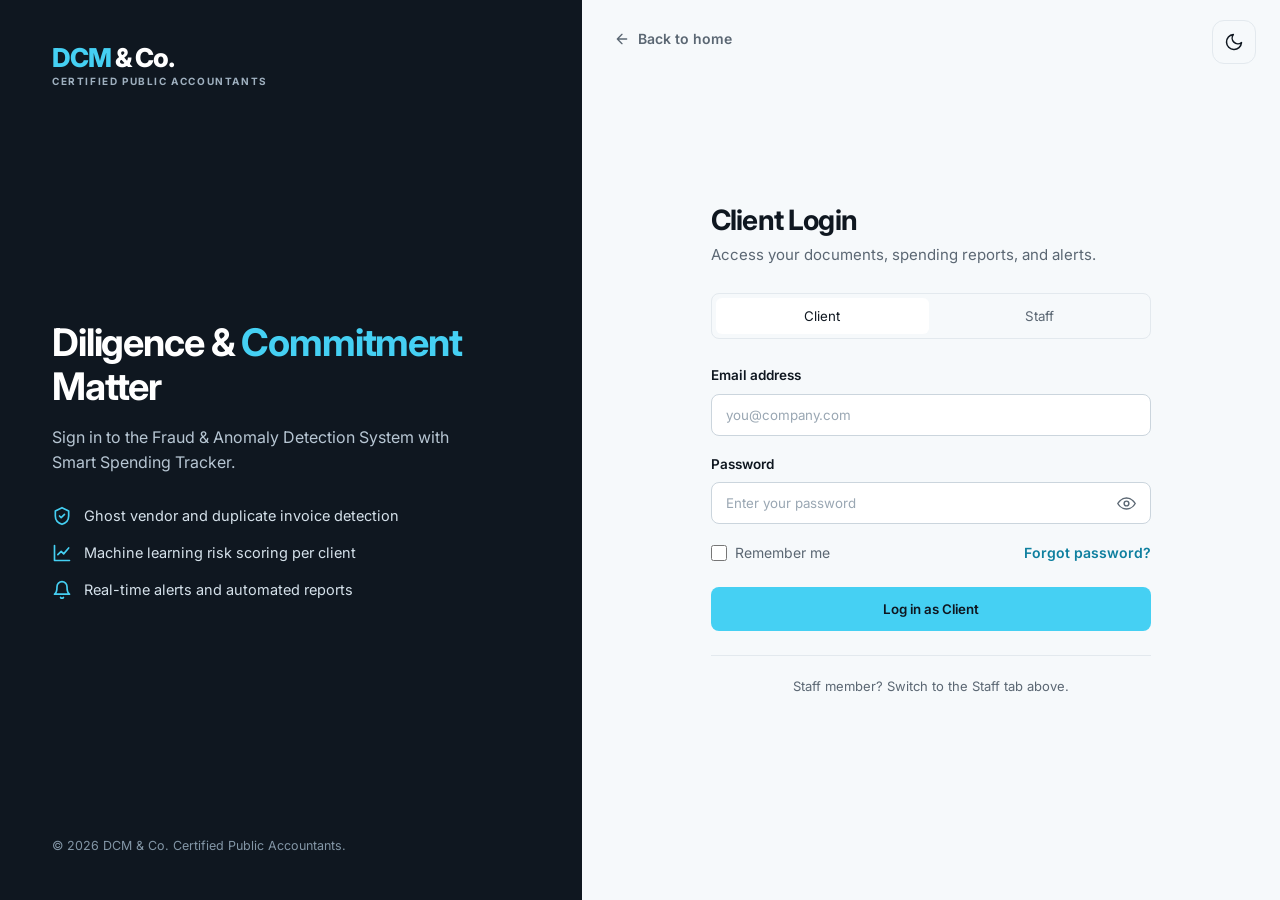
==== clientside.html @ 3ff955ef "Add files via upload" ====
<!DOCTYPE html>
<html lang="en">
<head>
<meta charset="UTF-8">
<meta name="viewport" content="width=device-width, initial-scale=1.0">
<title>Client Dashboard | DCM & Co.</title>
<link rel="preconnect" href="https://fonts.googleapis.com">
<link rel="preconnect" href="https://fonts.gstatic.com" crossorigin>
<link href="https://fonts.googleapis.com/css2?family=Inter:wght@400;500;600;700;800&display=swap" rel="stylesheet">
<link rel="stylesheet" href="clientside.css">
<script src="Theme.js"></script>
<script>
  // Redirect to login if there is no client session
  (function () {
    var s = null;
    try { s = JSON.parse(sessionStorage.getItem('dcm_session')); } catch (e) {}
    if (!s || s.role !== 'client') window.location.replace('loginpage.html?role=client');
  })();
</script>
</head>
<body>
<a class="skip-link" href="#main">Skip to main content</a>

<!-- Icon set -->
<svg width="0" height="0" style="position:absolute" aria-hidden="true">
  <symbol id="i-home" viewBox="0 0 24 24"><path d="M3 11l9-8 9 8"/><path d="M5 10v10h14V10"/><path d="M10 20v-6h4v6"/></symbol>
  <symbol id="i-upload" viewBox="0 0 24 24"><path d="M12 16V4M7 9l5-5 5 5"/><path d="M4 16v4h16v-4"/></symbol>
  <symbol id="i-wallet" viewBox="0 0 24 24"><path d="M3 7a2 2 0 012-2h13v4"/><path d="M3 7v11a2 2 0 002 2h15V9H5a2 2 0 01-2-2z"/><circle cx="16.5" cy="14.5" r="1"/></symbol>
  <symbol id="i-flag" viewBox="0 0 24 24"><path d="M5 21V4"/><path d="M5 4h12l-2 4 2 4H5"/></symbol>
  <symbol id="i-report" viewBox="0 0 24 24"><path d="M6 2h12v20l-3-2-3 2-3-2-3 2V2z"/><path d="M9 8h6M9 12h6"/></symbol>
  <symbol id="i-message" viewBox="0 0 24 24"><path d="M21 12a8 8 0 01-11.5 7.2L4 20l1-4.5A8 8 0 1121 12z"/></symbol>
  <symbol id="i-settings" viewBox="0 0 24 24"><circle cx="12" cy="12" r="3"/><path d="M19.4 15a1.7 1.7 0 00.3 1.8l.1.1a2 2 0 11-2.8 2.8l-.1-.1a1.7 1.7 0 00-1.8-.3 1.7 1.7 0 00-1 1.5V21a2 2 0 11-4 0v-.1a1.7 1.7 0 00-1.1-1.5 1.7 1.7 0 00-1.8.3l-.1.1a2 2 0 11-2.8-2.8l.1-.1a1.7 1.7 0 00.3-1.8 1.7 1.7 0 00-1.5-1H3a2 2 0 110-4h.1a1.7 1.7 0 001.5-1.1 1.7 1.7 0 00-.3-1.8l-.1-.1a2 2 0 112.8-2.8l.1.1a1.7 1.7 0 001.8.3H9a1.7 1.7 0 001-1.5V3a2 2 0 114 0v.1a1.7 1.7 0 001 1.5 1.7 1.7 0 001.8-.3l.1-.1a2 2 0 112.8 2.8l-.1.1a1.7 1.7 0 00-.3 1.8V9a1.7 1.7 0 001.5 1H21a2 2 0 110 4h-.1a1.7 1.7 0 00-1.5 1z"/></symbol>
  <symbol id="i-logout" viewBox="0 0 24 24"><path d="M9 21H5a2 2 0 01-2-2V5a2 2 0 012-2h4"/><path d="M16 17l5-5-5-5M21 12H9"/></symbol>
  <symbol id="i-search" viewBox="0 0 24 24"><circle cx="11" cy="11" r="7"/><path d="M21 21l-4.3-4.3"/></symbol>
  <symbol id="i-folder" viewBox="0 0 24 24"><path d="M3 7a2 2 0 012-2h4l2 2h8a2 2 0 012 2v9a2 2 0 01-2 2H5a2 2 0 01-2-2V7z"/></symbol>
  <symbol id="i-alert" viewBox="0 0 24 24"><path d="M10.3 3.9L2.4 18a2 2 0 001.7 3h15.8a2 2 0 001.7-3L13.7 3.9a2 2 0 00-3.4 0z"/><path d="M12 9v4M12 17h.01"/></symbol>
  <symbol id="i-menu" viewBox="0 0 24 24"><path d="M4 6h16M4 12h16M4 18h16"/></symbol>
  <symbol id="i-file" viewBox="0 0 24 24"><path d="M14 2H6a2 2 0 00-2 2v16a2 2 0 002 2h12a2 2 0 002-2V8z"/><path d="M14 2v6h6"/></symbol>
  <symbol id="i-x" viewBox="0 0 24 24"><path d="M18 6L6 18M6 6l12 12"/></symbol>
  <symbol id="i-send" viewBox="0 0 24 24"><path d="M22 2L11 13"/><path d="M22 2l-7 20-4-9-9-4 20-7z"/></symbol>
  <symbol id="i-download" viewBox="0 0 24 24"><path d="M12 4v12M7 11l5 5 5-5"/><path d="M4 20h16"/></symbol>
  <symbol id="i-moon" viewBox="0 0 24 24"><path d="M21 12.8A9 9 0 1111.2 3a7 7 0 009.8 9.8z"/></symbol>
  <symbol id="i-sun" viewBox="0 0 24 24"><circle cx="12" cy="12" r="4"/><path d="M12 2v2M12 20v2M4.9 4.9l1.4 1.4M17.7 17.7l1.4 1.4M2 12h2M20 12h2M4.9 19.1l1.4-1.4M17.7 6.3l1.4-1.4"/></symbol>
</svg>

<div class="app" id="app">

  <!-- Sidebar -->
  <aside class="sidebar" aria-label="Main navigation">
    <a href="index.html" class="brand" aria-label="DCM & Co. home">
      <span class="brand-name"><span class="c">DCM</span> & Co.</span>
      <span class="brand-sub">Client Portal</span>
    </a>

    <div class="nav-label">Menu</div>
    <ul class="nav-menu grow">
      <li><a href="#dashboard" data-view="dashboard"><svg class="ico"><use href="#i-home"/></svg>Dashboard</a></li>
      <li><a href="#upload" data-view="upload"><svg class="ico"><use href="#i-upload"/></svg>Upload Documents</a></li>
      <li><a href="#spending" data-view="spending"><svg class="ico"><use href="#i-wallet"/></svg>Spending Tracker</a></li>
      <li><a href="#flagged" data-view="flagged"><svg class="ico"><use href="#i-flag"/></svg>Flagged Transactions</a></li>
      <li><a href="#reports" data-view="reports"><svg class="ico"><use href="#i-report"/></svg>Financial Reports</a></li>
      <li><a href="#messages" data-view="messages"><svg class="ico"><use href="#i-message"/></svg>Messages</a></li>
    </ul>

    <ul class="nav-menu nav-bottom">
      <li><a href="#settings" data-view="settings"><svg class="ico"><use href="#i-settings"/></svg>Settings</a></li>
      <li><a href="loginpage.html" id="logoutLink"><svg class="ico"><use href="#i-logout"/></svg>Log Out</a></li>
    </ul>
  </aside>
  <div class="scrim" id="scrim"></div>

  <!-- Main -->
  <div class="main">

    <!-- Topbar -->
    <header class="topbar">
      <button class="menu-btn" id="menuBtn" aria-label="Open menu"><svg class="ico"><use href="#i-menu"/></svg></button>
      <label class="search">
        <svg class="ico"><use href="#i-search"/></svg>
        <input type="text" id="searchInput" placeholder="Search receipts, vendors, or reports..." aria-label="Search" autocomplete="off">
      </label>
      <button type="button" class="theme-toggle" data-theme-toggle aria-label="Switch to dark mode" aria-pressed="false" title="Switch to dark mode"><svg class="ico moon"><use href="#i-moon"/></svg><svg class="ico sun"><use href="#i-sun"/></svg></button>
      <div class="user">
        <div class="user-text">
          <strong id="userName">Welcome, Client</strong>
          <span>Client</span>
        </div>
        <div class="avatar" id="userAvatar" aria-hidden="true">C</div>
      </div>
    </header>

    <main class="content" id="main" tabindex="-1">

      <!-- ===================== DASHBOARD ===================== -->
      <div class="view" id="view-dashboard">
        <div class="page-head">
          <div>
            <h1>Your Financial Overview</h1>
            <p>Track your spending, documents, and alerts from your CPA firm.</p>
          </div>
          <span class="chip"><i></i> Sample data</span>
        </div>

        <div class="grid-top">
          <section class="card" aria-labelledby="spend-title">
            <div class="card-head">
              <h3 id="spend-title"><svg class="ico"><use href="#i-wallet"/></svg>Smart Spending Tracker</h3>
              <a href="#spending" class="link">Details</a>
            </div>
            <div class="spending">
              <div class="spending-legend">
                <div class="legend-row"><span class="name"><span class="dot cyan"></span>Operational</span><span><span class="amt">₱45,000</span><span class="pct">45%</span></span></div>
                <div class="legend-row"><span class="name"><span class="dot warn"></span>Utilities</span><span><span class="amt">₱30,000</span><span class="pct">30%</span></span></div>
                <div class="legend-row"><span class="name"><span class="dot danger"></span>Misc/Other</span><span><span class="amt">₱25,000</span><span class="pct">25%</span></span></div>
              </div>
              <div class="donut" role="img" aria-label="Spending split: 45% operational, 30% utilities, 25% miscellaneous">
                <div class="donut-text"><strong>₱100k</strong><span>Total Spend</span></div>
              </div>
            </div>
          </section>

          <section class="card" aria-labelledby="doc-title">
            <div class="card-head">
              <h3 id="doc-title"><svg class="ico"><use href="#i-folder"/></svg>Document Requests</h3>
            </div>
            <div class="doc-list">
              <div class="doc-item"><span>January Receipts</span><span class="badge pending">Pending</span></div>
              <div class="doc-item"><span>Q1 Bank Statements</span><span class="badge verified">Verified</span></div>
              <div class="doc-item"><span>BIR Form 2307</span><span class="badge overdue">Overdue</span></div>
            </div>
            <button type="button" class="btn" data-go="upload"><svg class="ico"><use href="#i-upload"/></svg>Upload Missing Files</button>
          </section>
        </div>

        <section class="card" aria-labelledby="tx-title">
          <div class="card-head">
            <h3 id="tx-title">Recent Transactions</h3>
            <a href="#spending" class="link">View All</a>
          </div>
          <div class="table-wrap">
            <table>
              <thead><tr><th>Vendor Name</th><th>Invoice Date</th><th>Category</th><th>Amount</th><th>Status</th></tr></thead>
              <tbody id="txRecent"></tbody>
            </table>
          </div>
          <div class="empty" hidden>No transactions match your search.</div>

          <div class="alert" role="alert">
            <svg class="ico"><use href="#i-alert"/></svg>
            <p><strong>Fraud Alert:</strong> The transaction with <strong>XYZ Trading</strong> has been flagged by our anomaly detection system. The vendor's Tax Identification Number (TIN) appears in transactions for multiple clients, indicating a potential "Ghost Vendor." Your CPA has been notified to review this document. <a href="#flagged" class="link">See details</a></p>
          </div>
        </section>
      </div>

      <!-- ===================== UPLOAD ===================== -->
      <div class="view" id="view-upload" hidden>
        <div class="page-head">
          <div>
            <h1>Upload Documents</h1>
            <p>Send receipts, invoices, and statements to your CPA firm.</p>
          </div>
        </div>

        <div class="grid-top">
          <section class="card">
            <div class="card-head"><h3><svg class="ico"><use href="#i-upload"/></svg>New upload</h3></div>

            <div class="field">
              <label for="docType">Document type</label>
              <select class="select" id="docType">
                <option>Receipt</option>
                <option>Invoice</option>
                <option>Bank Statement</option>
                <option>BIR Form</option>
                <option>Other</option>
              </select>
            </div>

            <div class="dropzone" id="dropzone" tabindex="0" role="button" aria-label="Choose files to upload">
              <svg class="ico"><use href="#i-upload"/></svg>
              <strong>Drag and drop files here</strong>
              <span>or click to browse. PDF, JPG or PNG, up to 10 MB each.</span>
              <input type="file" id="fileInput" multiple accept=".pdf,.jpg,.jpeg,.png" hidden>
            </div>

            <div class="files" id="queue"></div>

            <div class="btn-row">
              <button type="button" class="btn inline" id="submitFiles" disabled>Submit documents</button>
              <button type="button" class="btn inline ghost" id="clearFiles" disabled>Clear</button>
            </div>
          </section>

          <section class="card">
            <div class="card-head"><h3><svg class="ico"><use href="#i-folder"/></svg>Open requests</h3></div>
            <div class="doc-list" style="margin-bottom:0">
              <div class="doc-item"><span>January Receipts</span><span class="badge pending">Pending</span></div>
              <div class="doc-item"><span>Q1 Bank Statements</span><span class="badge verified">Verified</span></div>
              <div class="doc-item"><span>BIR Form 2307</span><span class="badge overdue">Overdue</span></div>
            </div>
          </section>
        </div>

        <section class="card">
          <div class="card-head"><h3>Submitted documents</h3></div>
          <div class="table-wrap">
            <table>
              <thead><tr><th>File</th><th>Type</th><th>Size</th><th>Submitted</th><th>Status</th></tr></thead>
              <tbody id="uploadsBody"></tbody>
            </table>
          </div>
          <div class="empty" id="uploadsEmpty">No documents submitted yet.</div>
        </section>
      </div>

      <!-- ===================== SPENDING ===================== -->
      <div class="view" id="view-spending" hidden>
        <div class="page-head">
          <div>
            <h1>Spending Tracker</h1>
            <p>See where your money goes and how it changes over time.</p>
          </div>
          <span class="chip"><i></i> Sample data</span>
        </div>

        <div class="stats">
          <div class="stat"><small>Total spend (Oct)</small><strong>₱100,000</strong><span>Across 3 categories</span></div>
          <div class="stat"><small>Largest category</small><strong>Operational</strong><span>₱45,000 · 45%</span></div>
          <div class="stat red"><small>Flagged amount</small><strong id="flaggedTotal">₱0</strong><span>Awaiting CPA review</span></div>
        </div>

        <div class="grid-2">
          <section class="card">
            <div class="card-head"><h3>By category</h3></div>
            <div class="bar-row"><div class="bar-top"><span>Operational</span><span><b>₱45,000</b> · 45%</span></div><div class="bar"><i class="cyan" style="width:45%"></i></div></div>
            <div class="bar-row"><div class="bar-top"><span>Utilities</span><span><b>₱30,000</b> · 30%</span></div><div class="bar"><i class="warn" style="width:30%"></i></div></div>
            <div class="bar-row"><div class="bar-top"><span>Misc/Other</span><span><b>₱25,000</b> · 25%</span></div><div class="bar"><i class="danger" style="width:25%"></i></div></div>
          </section>

          <section class="card">
            <div class="card-head"><h3>Monthly spend</h3></div>
            <div class="chart" id="monthChart" role="img" aria-label="Monthly spending, July to October"></div>
          </section>
        </div>

        <section class="card">
          <div class="toolbar">
            <h3 style="font-size:17px">All transactions</h3>
            <select class="select" id="catFilter" aria-label="Filter by category">
              <option value="all">All categories</option>
              <option>Operational</option>
              <option>Utilities</option>
              <option>Misc/Other</option>
            </select>
          </div>
          <div class="table-wrap">
            <table>
              <thead><tr><th>Vendor Name</th><th>Invoice Date</th><th>Category</th><th>Amount</th><th>Status</th></tr></thead>
              <tbody id="txFull"></tbody>
            </table>
          </div>
          <div class="empty" hidden>No transactions match your filters.</div>
        </section>
      </div>

      <!-- ===================== FLAGGED ===================== -->
      <div class="view" id="view-flagged" hidden>
        <div class="page-head">
          <div>
            <h1>Flagged Transactions</h1>
            <p>Transactions our anomaly detection system marked for review.</p>
          </div>
        </div>
        <div class="flag-list" id="flagList"></div>
      </div>

      <!-- ===================== REPORTS ===================== -->
      <div class="view" id="view-reports" hidden>
        <div class="page-head">
          <div>
            <h1>Financial Reports</h1>
            <p>Download your reports as CSV files that open in Excel or Google Sheets.</p>
          </div>
          <span class="chip"><i></i> Sample data</span>
        </div>
        <section class="card">
          <div class="table-wrap">
            <table>
              <thead><tr><th>Report</th><th>Period</th><th>Format</th><th></th></tr></thead>
              <tbody>
                <tr class="filterable">
                  <td><div class="report-name"><div class="tile"><svg class="ico"><use href="#i-report"/></svg></div><div><strong>Transactions Report</strong><span>Every transaction with vendor, date, category and status</span></div></div></td>
                  <td>October 2026</td><td>CSV</td>
                  <td><button type="button" class="btn inline sm ghost" data-report="transactions"><svg class="ico"><use href="#i-download"/></svg>Download</button></td>
                </tr>
                <tr class="filterable">
                  <td><div class="report-name"><div class="tile"><svg class="ico"><use href="#i-wallet"/></svg></div><div><strong>Spending Summary</strong><span>Totals and share of spend per category</span></div></div></td>
                  <td>October 2026</td><td>CSV</td>
                  <td><button type="button" class="btn inline sm ghost" data-report="spending"><svg class="ico"><use href="#i-download"/></svg>Download</button></td>
                </tr>
                <tr class="filterable">
                  <td><div class="report-name"><div class="tile"><svg class="ico"><use href="#i-flag"/></svg></div><div><strong>Fraud and Anomaly Report</strong><span>Flagged transactions and the reason for each flag</span></div></div></td>
                  <td>October 2026</td><td>CSV</td>
                  <td><button type="button" class="btn inline sm ghost" data-report="fraud"><svg class="ico"><use href="#i-download"/></svg>Download</button></td>
                </tr>
              </tbody>
            </table>
          </div>
          <div class="empty" hidden>No reports match your search.</div>
        </section>
      </div>

      <!-- ===================== MESSAGES ===================== -->
      <div class="view" id="view-messages" hidden>
        <div class="page-head">
          <div>
            <h1>Messages</h1>
            <p>Talk to your CPA team about documents and flagged items.</p>
          </div>
        </div>
        <section class="card chat">
          <div class="chat-head">
            <div class="avatar" aria-hidden="true">DC</div>
            <div><strong>Your CPA Team</strong><span>DCM & Co. Certified Public Accountants</span></div>
            <button type="button" class="btn inline sm ghost" id="clearMsgs" style="margin-left:auto" hidden>Clear my messages</button>
          </div>
          <div class="chat-body" id="chatBody" aria-live="polite"></div>
          <form class="chat-form" id="chatForm" autocomplete="off">
            <input class="input" id="chatInput" type="text" placeholder="Write a message..." aria-label="Message">
            <button type="submit" class="btn inline"><svg class="ico"><use href="#i-send"/></svg>Send</button>
          </form>
        </section>
        <p class="muted small" style="margin-top:12px">Demo: messages are saved in this browser only until a server is connected.</p>
      </div>

      <!-- ===================== SETTINGS ===================== -->
      <div class="view" id="view-settings" hidden>
        <div class="page-head">
          <div>
            <h1>Settings</h1>
            <p>Manage your profile and notification preferences.</p>
          </div>
        </div>

        <form id="settingsForm">
          <section class="card settings-card">
            <div class="card-head"><h3>Profile</h3></div>
            <div class="field">
              <label for="setName">Display name</label>
              <input class="input" id="setName" type="text" maxlength="40" required>
            </div>
            <div class="field" style="margin-bottom:0">
              <label for="setEmail">Email</label>
              <input class="input" id="setEmail" type="email" readonly>
            </div>
          </section>

          <section class="card settings-card">
            <div class="card-head"><h3>Notifications</h3></div>
            <div class="pref">
              <div><strong>Fraud alerts</strong><span>Tell me when a transaction is flagged</span></div>
              <label class="switch"><input type="checkbox" id="prefFlag" aria-label="Fraud alerts"><span class="slider"></span></label>
            </div>
            <div class="pref">
              <div><strong>Document reminders</strong><span>Remind me about pending and overdue requests</span></div>
              <label class="switch"><input type="checkbox" id="prefDocs" aria-label="Document reminders"><span class="slider"></span></label>
            </div>
            <div class="pref">
              <div><strong>Weekly summary</strong><span>Send a weekly spending summary</span></div>
              <label class="switch"><input type="checkbox" id="prefWeekly" aria-label="Weekly summary"><span class="slider"></span></label>
            </div>
          </section>

          <button type="submit" class="btn inline">Save changes</button>
        </form>
      </div>

    </main>
  </div>
</div>

<div class="toast" id="toast" role="status" aria-live="polite"></div>

<script>
(function () {
  var $ = function (s, r) { return (r || document).querySelector(s); };
  var $$ = function (s, r) { return Array.prototype.slice.call((r || document).querySelectorAll(s)); };

  /* ---------- Storage helpers ---------- */
  var store = {
    get: function (k, d) { try { var v = localStorage.getItem(k); return v ? JSON.parse(v) : d; } catch (e) { return d; } },
    set: function (k, v) { try { localStorage.setItem(k, JSON.stringify(v)); } catch (e) {} }
  };
  var session = null;
  try { session = JSON.parse(sessionStorage.getItem('dcm_session')); } catch (e) {}

  /* ---------- Sample data ---------- */
  var TX = [
    { vendor: 'ABC Office Supplies', note: 'Office Equipment',  date: 'Oct 15, 2026', cat: 'Operational', amt: 12500, status: 'Cleared' },
    { vendor: 'Meralco',             note: 'Electricity',       date: 'Oct 12, 2026', cat: 'Utilities',   amt: 8200,  status: 'Cleared' },
    { vendor: 'XYZ Trading',         note: 'Consulting Services', date: 'Oct 10, 2026', cat: 'Misc/Other', amt: 50000, status: 'Flagged' },
    { vendor: 'Globe Business',      note: 'Internet & Mobile', date: 'Oct 8, 2026',  cat: 'Utilities',   amt: 3450,  status: 'Cleared' },
    { vendor: 'National Bookstore',  note: 'Stationery',        date: 'Oct 5, 2026',  cat: 'Operational', amt: 2980,  status: 'Cleared' }
  ];
  var MONTHS = [
    { m: 'Jul', v: 82000 }, { m: 'Aug', v: 91000 }, { m: 'Sep', v: 76000 }, { m: 'Oct', v: 100000 }
  ];
  var FLAG_REASON = 'The vendor\'s Tax Identification Number (TIN) appears in transactions for multiple clients, indicating a potential "Ghost Vendor." Your CPA has been notified to review this document.';

  function peso(n) { return '₱' + n.toLocaleString('en-US', { minimumFractionDigits: 2, maximumFractionDigits: 2 }); }
  function esc(s) { return String(s).replace(/[&<>"]/g, function (c) { return { '&': '&amp;', '<': '&lt;', '>': '&gt;', '"': '&quot;' }[c]; }); }
  function today() { return new Date().toLocaleDateString('en-US', { month: 'short', day: 'numeric', year: 'numeric' }); }
  function nowStamp() { return new Date().toLocaleString('en-US', { month: 'short', day: 'numeric', hour: 'numeric', minute: '2-digit' }); }
  function fmtSize(b) { return b < 1048576 ? Math.max(1, Math.round(b / 1024)) + ' KB' : (b / 1048576).toFixed(1) + ' MB'; }

  /* ---------- Toast ---------- */
  var toastEl = $('#toast'), toastTimer;
  function toast(msg, type) {
    toastEl.textContent = msg;
    toastEl.className = 'toast show' + (type === 'error' ? ' error' : '');
    clearTimeout(toastTimer);
    toastTimer = setTimeout(function () { toastEl.className = 'toast'; }, 3200);
  }

  /* ---------- User name / avatar ---------- */
  function defaultName() {
    var base = session && session.email ? session.email.split('@')[0] : 'Client';
    var words = base.split(/[._\-+]+/).filter(Boolean).map(function (w) { return w.charAt(0).toUpperCase() + w.slice(1); });
    return words.length ? words.join(' ') : 'Client';
  }
  function displayName() { return store.get('dcm_name', '') || defaultName(); }
  function updateUser() {
    var name = displayName();
    $('#userName').textContent = 'Welcome, ' + name;
    $('#userAvatar').textContent = name.split(' ').slice(0, 2).map(function (w) { return w.charAt(0).toUpperCase(); }).join('') || 'C';
  }

  /* ---------- Transactions ---------- */
  function rowHTML(t) {
    var flag = t.status === 'Flagged';
    return '<tr class="filterable' + (flag ? ' flag-row' : '') + '" data-cat="' + esc(t.cat) + '">' +
      '<td><div class="vendor-name' + (flag ? ' danger' : '') + '">' + esc(t.vendor) + (flag ? ' (Suspicious)' : '') + '</div>' +
      '<div class="vendor-category">' + esc(t.note) + '</div></td>' +
      '<td>' + esc(t.date) + '</td><td>' + esc(t.cat) + '</td>' +
      '<td class="amount">' + peso(t.amt) + '</td>' +
      '<td><span class="badge ' + (flag ? 'flagged' : 'verified') + '">' + esc(t.status) + '</span></td></tr>';
  }
  function renderTx() {
    $('#txRecent').innerHTML = TX.slice(0, 3).map(rowHTML).join('');
    $('#txFull').innerHTML = TX.map(rowHTML).join('');
    var flagged = TX.filter(function (t) { return t.status === 'Flagged'; });
    $('#flaggedTotal').textContent = peso(flagged.reduce(function (s, t) { return s + t.amt; }, 0)).replace('.00', '');
  }
  function renderChart() {
    var max = Math.max.apply(null, MONTHS.map(function (x) { return x.v; }));
    $('#monthChart').innerHTML = MONTHS.map(function (x, i) {
      return '<div class="col' + (i === MONTHS.length - 1 ? ' cur' : '') + '">' +
        '<span class="v">₱' + Math.round(x.v / 1000) + 'k</span>' +
        '<div class="b" style="height:' + Math.round(x.v / max * 150) + 'px"></div>' +
        '<span class="m">' + x.m + '</span></div>';
    }).join('');
  }

  /* ---------- Flagged ---------- */
  function renderFlagged() {
    var list = TX.filter(function (t) { return t.status === 'Flagged'; });
    if (!list.length) {
      $('#flagList').innerHTML = '<section class="card"><div class="empty">No flagged transactions. Everything looks good.</div></section>';
      return;
    }
    $('#flagList').innerHTML = list.map(function (t, i) {
      return '<article class="card flag-card">' +
        '<div class="flag-top"><div><h3>' + esc(t.vendor) + '</h3><span class="muted small">' + esc(t.note) + '</span></div>' +
        '<span class="badge flagged">Flagged</span></div>' +
        '<div class="flag-meta"><div>Amount<b>' + peso(t.amt) + '</b></div><div>Invoice date<b>' + esc(t.date) + '</b></div><div>Category<b>' + esc(t.cat) + '</b></div></div>' +
        '<div class="alert" style="margin-top:0"><svg class="ico"><use href="#i-alert"/></svg><p><strong>Why it was flagged:</strong> ' + esc(FLAG_REASON) + '</p></div>' +
        '<div class="btn-row"><button type="button" class="btn inline sm" data-ask="' + i + '"><svg class="ico"><use href="#i-message"/></svg>Message my CPA</button>' +
        '<button type="button" class="btn inline sm ghost" data-go="upload"><svg class="ico"><use href="#i-upload"/></svg>Upload supporting document</button></div>' +
        '</article>';
    }).join('');
  }

  /* ---------- Reports (real CSV downloads) ---------- */
  function csv(rows) {
    return rows.map(function (r) {
      return r.map(function (c) { return '"' + String(c).replace(/"/g, '""') + '"'; }).join(',');
    }).join('\r\n');
  }
  function download(filename, rows) {
    var blob = new Blob(['﻿' + csv(rows)], { type: 'text/csv;charset=utf-8' });
    var url = URL.createObjectURL(blob);
    var a = document.createElement('a');
    a.href = url; a.download = filename;
    document.body.appendChild(a); a.click(); a.remove();
    setTimeout(function () { URL.revokeObjectURL(url); }, 500);
  }
  var REPORTS = {
    transactions: function () {
      return ['dcm-transactions-oct-2026.csv',
        [['Vendor', 'Description', 'Invoice Date', 'Category', 'Amount (PHP)', 'Status']].concat(
          TX.map(function (t) { return [t.vendor, t.note, t.date, t.cat, t.amt.toFixed(2), t.status]; }))];
    },
    spending: function () {
      return ['dcm-spending-summary-oct-2026.csv',
        [['Category', 'Amount (PHP)', 'Share'],
         ['Operational', '45000.00', '45%'], ['Utilities', '30000.00', '30%'], ['Misc/Other', '25000.00', '25%'],
         ['Total', '100000.00', '100%']]];
    },
    fraud: function () {
      return ['dcm-fraud-anomaly-report-oct-2026.csv',
        [['Vendor', 'Invoice Date', 'Amount (PHP)', 'Reason']].concat(
          TX.filter(function (t) { return t.status === 'Flagged'; })
            .map(function (t) { return [t.vendor, t.date, t.amt.toFixed(2), FLAG_REASON]; }))];
    }
  };

  /* ---------- Upload ---------- */
  var queue = [];
  var MAX_SIZE = 10 * 1048576;
  var OK_EXT = /\.(pdf|jpe?g|png)$/i;
  var dz = $('#dropzone'), fileInput = $('#fileInput');

  function addFiles(fileList) {
    var rejected = 0;
    Array.prototype.forEach.call(fileList, function (f) {
      if (!OK_EXT.test(f.name) || f.size > MAX_SIZE) { rejected++; return; }
      var dup = queue.some(function (q) { return q.name === f.name && q.size === f.size; });
      if (!dup) queue.push({ name: f.name, size: f.size });
    });
    if (rejected) toast(rejected + ' file' + (rejected > 1 ? 's were' : ' was') + ' skipped. Use PDF, JPG or PNG up to 10 MB.', 'error');
    renderQueue();
  }
  function renderQueue() {
    $('#queue').innerHTML = queue.map(function (f, i) {
      return '<div class="file"><svg class="ico"><use href="#i-file"/></svg><span class="name">' + esc(f.name) + '</span>' +
        '<span class="size">' + fmtSize(f.size) + '</span>' +
        '<button type="button" class="icon-btn" data-remove="' + i + '" aria-label="Remove ' + esc(f.name) + '"><svg class="ico"><use href="#i-x"/></svg></button></div>';
    }).join('');
    $('#submitFiles').disabled = $('#clearFiles').disabled = !queue.length;
  }
  function renderUploads() {
    var rows = store.get('dcm_uploads', []);
    $('#uploadsBody').innerHTML = rows.map(function (r) {
      return '<tr class="filterable"><td><div class="vendor-name">' + esc(r.name) + '</div></td><td>' + esc(r.type) + '</td><td>' + esc(r.size) +
        '</td><td>' + esc(r.date) + '</td><td><span class="badge pending">Pending review</span></td></tr>';
    }).join('');
  }

  dz.addEventListener('click', function () { fileInput.click(); });
  dz.addEventListener('keydown', function (e) { if (e.key === 'Enter' || e.key === ' ') { e.preventDefault(); fileInput.click(); } });
  fileInput.addEventListener('change', function () { addFiles(fileInput.files); fileInput.value = ''; });
  ['dragenter', 'dragover'].forEach(function (ev) {
    dz.addEventListener(ev, function (e) { e.preventDefault(); dz.classList.add('drag'); });
  });
  ['dragleave', 'drop'].forEach(function (ev) {
    dz.addEventListener(ev, function (e) { e.preventDefault(); dz.classList.remove('drag'); });
  });
  dz.addEventListener('drop', function (e) { if (e.dataTransfer) addFiles(e.dataTransfer.files); });

  $('#clearFiles').addEventListener('click', function () { queue = []; renderQueue(); });
  $('#submitFiles').addEventListener('click', function () {
    if (!queue.length) return;
    var type = $('#docType').value, date = today();
    var rows = store.get('dcm_uploads', []);
    queue.slice().reverse().forEach(function (f) {
      rows.unshift({ name: f.name, type: type, size: fmtSize(f.size), date: date });
    });
    store.set('dcm_uploads', rows);
    var n = queue.length;
    queue = [];
    renderQueue(); renderUploads(); applyFilter();
    toast(n + ' document' + (n > 1 ? 's' : '') + ' submitted for review.');
  });

  /* ---------- Messages ---------- */
  var SEED = [{ from: 'them', time: 'Oct 30, 9:12 AM', text: 'Hello! We flagged a transaction with XYZ Trading for review. Could you send us the supporting invoice and a short description of the service?' }];
  function getMsgs() { return store.get('dcm_msgs', SEED); }
  function renderMsgs() {
    var body = $('#chatBody');
    body.innerHTML = getMsgs().map(function (m, i) {
      var del = m.from === 'me'
        ? '<button type="button" class="msg-del" data-del="' + i + '" aria-label="Delete this message"><svg class="ico"><use href="#i-x"/></svg></button>'
        : '';
      return '<div class="msg ' + m.from + '">' + del + esc(m.text) + '<small>' + esc(m.time) + '</small></div>';
    }).join('');
    $('#clearMsgs').hidden = !getMsgs().some(function (m) { return m.from === 'me'; });
    body.scrollTop = body.scrollHeight;
  }
  $('#chatForm').addEventListener('submit', function (e) {
    e.preventDefault();
    var input = $('#chatInput'), text = input.value.trim();
    if (!text) return;
    var msgs = getMsgs();
    msgs.push({ from: 'me', time: nowStamp(), text: text });
    store.set('dcm_msgs', msgs);
    input.value = '';
    renderMsgs();
  });

  /* ---------- Settings ---------- */
  function loadSettings() {
    var prefs = store.get('dcm_prefs', { flag: true, docs: true, weekly: false });
    $('#setName').value = displayName();
    $('#setEmail').value = (session && session.email) || '';
    $('#prefFlag').checked = !!prefs.flag;
    $('#prefDocs').checked = !!prefs.docs;
    $('#prefWeekly').checked = !!prefs.weekly;
  }
  $('#settingsForm').addEventListener('submit', function (e) {
    e.preventDefault();
    var name = $('#setName').value.trim();
    if (!name) { toast('Please enter a display name.', 'error'); return; }
    store.set('dcm_name', name);
    store.set('dcm_prefs', { flag: $('#prefFlag').checked, docs: $('#prefDocs').checked, weekly: $('#prefWeekly').checked });
    updateUser();
    toast('Settings saved.');
  });

  /* ---------- Search + category filter ---------- */
  var searchInput = $('#searchInput'), catFilter = $('#catFilter');
  function applyFilter() {
    var q = searchInput.value.trim().toLowerCase();
    var cat = catFilter.value;
    $$('tr.filterable').forEach(function (tr) {
      var okQ = !q || tr.textContent.toLowerCase().indexOf(q) !== -1;
      var okC = !tr.closest('#txFull') || cat === 'all' || tr.dataset.cat === cat;
      tr.hidden = !(okQ && okC);
    });
    $$('.table-wrap').forEach(function (w) {
      var empty = w.nextElementSibling;
      if (empty && empty.classList.contains('empty')) {
        empty.hidden = $$('tbody tr:not([hidden])', w).length > 0;
      }
    });
  }
  searchInput.addEventListener('input', applyFilter);
  catFilter.addEventListener('change', applyFilter);

  /* ---------- Router ---------- */
  var TITLES = { dashboard: 'Dashboard', upload: 'Upload Documents', spending: 'Spending Tracker', flagged: 'Flagged Transactions', reports: 'Financial Reports', messages: 'Messages', settings: 'Settings' };
  var app = $('#app');
  var current = null;

  function show(name) {
    if (!TITLES[name]) name = 'dashboard';
    $$('.view').forEach(function (v) { v.hidden = v.id !== 'view-' + name; });
    $$('[data-view]').forEach(function (a) {
      var on = a.dataset.view === name;
      a.classList.toggle('active', on);
      if (on) a.setAttribute('aria-current', 'page'); else a.removeAttribute('aria-current');
    });
    document.title = TITLES[name] + ' | DCM & Co.';
    if (current !== null && current !== name) { searchInput.value = ''; catFilter.value = 'all'; applyFilter(); window.scrollTo(0, 0); }
    current = name;
    app.classList.remove('menu-open');
    if (name === 'messages') renderMsgs();
  }
  function route() { show(location.hash.replace('#', '')); }
  function go(name) { if (location.hash === '#' + name) show(name); else location.hash = name; }

  window.addEventListener('hashchange', route);

  /* ---------- Click handling ---------- */
  document.addEventListener('click', function (e) {
    var t;
    if ((t = e.target.closest('[data-go]'))) { go(t.dataset.go); return; }
    if ((t = e.target.closest('[data-del]'))) {
      var all = getMsgs();
      all.splice(+t.dataset.del, 1);
      store.set('dcm_msgs', all);
      renderMsgs();
      toast('Message deleted.');
      return;
    }
    if (e.target.closest('#clearMsgs')) {
      if (confirm('Delete all of your messages in this chat?')) {
        store.set('dcm_msgs', getMsgs().filter(function (m) { return m.from !== 'me'; }));
        renderMsgs();
        toast('Your messages were cleared.');
      }
      return;
    }
    if ((t = e.target.closest('[data-remove]'))) { queue.splice(+t.dataset.remove, 1); renderQueue(); return; }
    if ((t = e.target.closest('[data-report]'))) {
      var r = REPORTS[t.dataset.report]();
      download(r[0], r[1]);
      toast('Downloaded ' + r[0]);
      return;
    }
    if ((t = e.target.closest('[data-ask]'))) {
      var tx = TX.filter(function (x) { return x.status === 'Flagged'; })[+t.dataset.ask];
      go('messages');
      var input = $('#chatInput');
      input.value = 'Hi, I\'d like to follow up on the flagged transaction with ' + tx.vendor + ' (' + peso(tx.amt) + ', ' + tx.date + '). ';
      input.focus();
    }
  });

  /* ---------- Mobile menu + logout ---------- */
  $('#menuBtn').addEventListener('click', function () { app.classList.add('menu-open'); });
  $('#scrim').addEventListener('click', function () { app.classList.remove('menu-open'); });
  document.addEventListener('keydown', function (e) { if (e.key === 'Escape') app.classList.remove('menu-open'); });
  $('#logoutLink').addEventListener('click', function () {
    try { sessionStorage.removeItem('dcm_session'); } catch (e) {}
  });

  /* ---------- Init ---------- */
  renderTx(); renderChart(); renderFlagged(); renderQueue(); renderUploads(); renderMsgs();
  loadSettings(); updateUser();
  route();
})();
</script>
</body>
</html>
---- clientside.css ----
:root {
  --cyan: #45D0F3;
  --cyan-600: #1FA9CE;
  --cyan-700: #0E7F9F;
  --cyan-50: #ECFAFE;
  --ink: #0F1720;
  --ink-2: #1B2633;
  --muted: #5B6773;
  --line: #E3E9EE;
  --bg: #F6F9FB;
  --white: #fff;
  --danger: #E5484D;
  --warn: #F5A524;
  --ok: #2FB67C;
  --radius: 16px;
  --shadow-sm: 0 1px 2px rgba(15,23,32,.06), 0 1px 3px rgba(15,23,32,.04);
  --shadow-md: 0 8px 24px rgba(15,23,32,.08);
}
* { margin:0; padding:0; box-sizing:border-box; }
html { scroll-behavior:smooth; }
body {
  font-family:'Inter', system-ui, -apple-system, 'Segoe UI', sans-serif;
  color:var(--ink); background:var(--bg); line-height:1.6; -webkit-font-smoothing:antialiased;
}
a { color:inherit; text-decoration:none; }
button { font-family:inherit; }

.ico { width:19px; height:19px; flex:none; fill:none; stroke:currentColor; stroke-width:1.8; stroke-linecap:round; stroke-linejoin:round; }

/* ---------- Layout ---------- */
.app { display:grid; grid-template-columns:268px minmax(0, 1fr); min-height:100vh; min-height:100dvh; }

/* ---------- Sidebar ---------- */
.sidebar {
  position:sticky; top:0; height:100vh; height:100dvh; display:flex; flex-direction:column;
  padding:26px 16px 20px; color:#fff; z-index:60;
  background:
    radial-gradient(360px 220px at 100% 0%, rgba(69,208,243,.22), transparent 60%),
    linear-gradient(180deg, var(--ink) 0%, #12202B 100%);
}
.brand { display:flex; flex-direction:column; line-height:1.1; padding:0 12px; margin-bottom:34px; width:fit-content; }
.brand-name { font-size:26px; font-weight:800; letter-spacing:-.04em; }
.brand-name .c { color:var(--cyan); }
.brand-sub { font-size:10px; font-weight:700; letter-spacing:.16em; text-transform:uppercase; color:#8FA2B3; margin-top:3px; }

.nav-label { font-size:11px; font-weight:700; letter-spacing:.12em; text-transform:uppercase; color:#6F8294; padding:0 14px; margin-bottom:10px; }
.nav-menu { list-style:none; }
.nav-menu.grow { flex:1; }
.nav-menu a {
  display:flex; align-items:center; gap:12px; padding:11px 14px; margin-bottom:4px;
  border-radius:10px; font-size:14.5px; font-weight:500; color:#A9B8C5; transition:all .2s ease;
}
.nav-menu a:hover { background:rgba(255,255,255,.06); color:#fff; }
.nav-menu a.active { background:rgba(69,208,243,.14); color:var(--cyan); font-weight:600; box-shadow:inset 3px 0 0 var(--cyan); }
.nav-bottom { border-top:1px solid rgba(255,255,255,.1); padding-top:14px; }

/* ---------- Main ---------- */
.main { min-width:0; }
.topbar {
  position:sticky; top:0; z-index:40; display:flex; align-items:center; justify-content:space-between; gap:16px;
  padding:16px 36px; background:rgba(246,249,251,.85); backdrop-filter:saturate(180%) blur(12px);
  border-bottom:1px solid var(--line);
}
.menu-btn {
  display:none; width:42px; height:42px; place-items:center; border:1px solid var(--line);
  border-radius:10px; background:#fff; color:var(--ink); cursor:pointer;
}
.search {
  flex:1; min-width:0; max-width:440px; display:flex; align-items:center; gap:10px; padding:0 16px; height:44px;
  background:#fff; border:1px solid var(--line); border-radius:12px; color:var(--muted);
  transition:border-color .2s, box-shadow .2s;
}
.search:focus-within { border-color:var(--cyan-600); box-shadow:0 0 0 4px rgba(69,208,243,.22); }
.search input { flex:1; min-width:0; border:0; outline:0; background:transparent; font:500 14.5px/1 inherit; font-family:inherit; color:var(--ink); }
.search input::placeholder { color:#9AA7B3; font-weight:400; }

.user { display:flex; align-items:center; gap:12px; }
.user-text { text-align:right; line-height:1.25; }
.user-text strong { display:block; font-size:14px; }
.user-text span { font-size:12px; color:var(--muted); }
.avatar {
  width:42px; height:42px; border-radius:50%; display:grid; place-items:center; flex:none;
  background:linear-gradient(135deg, var(--cyan), var(--cyan-600)); color:#fff; font-weight:700; font-size:14px;
}

.content { padding:32px 36px 48px; max-width:1240px; }
.page-head { display:flex; justify-content:space-between; align-items:flex-end; gap:16px; flex-wrap:wrap; margin-bottom:26px; }
.page-head h1 { font-size:28px; letter-spacing:-.03em; line-height:1.2; }
.page-head p { color:var(--muted); font-size:15px; margin-top:4px; }
.chip {
  display:inline-flex; align-items:center; gap:8px; padding:6px 14px; border-radius:999px;
  background:var(--cyan-50); color:var(--cyan-700); border:1px solid rgba(69,208,243,.4); font-size:13px; font-weight:600;
}
.chip i { width:7px; height:7px; border-radius:50%; background:var(--cyan-600); box-shadow:0 0 0 4px rgba(69,208,243,.25); }

/* ---------- Cards ---------- */
.grid-top { display:grid; grid-template-columns:1.6fr 1fr; gap:22px; margin-bottom:22px; }
.card { background:#fff; border:1px solid var(--line); border-radius:var(--radius); padding:26px; box-shadow:var(--shadow-sm); }
.card-head { display:flex; align-items:center; justify-content:space-between; gap:12px; margin-bottom:20px; }
.card-head h3 { display:flex; align-items:center; gap:10px; font-size:17px; letter-spacing:-.01em; }
.card-head h3 .ico { color:var(--cyan-700); }
.link { color:var(--cyan-700); font-weight:600; font-size:14px; }
.link:hover { text-decoration:underline; }

/* Spending tracker */
.spending { display:flex; align-items:center; justify-content:space-between; gap:28px; }
.spending-legend { flex:1; display:grid; gap:10px; }
.legend-row {
  display:flex; align-items:center; justify-content:space-between; gap:12px;
  padding:12px 14px; border:1px solid var(--line); border-radius:12px; font-size:14.5px;
}
.legend-row .name { display:flex; align-items:center; gap:10px; font-weight:500; }
.legend-row .amt { font-weight:700; }
.legend-row .pct { color:var(--muted); font-weight:500; margin-left:8px; font-size:13px; }
.dot { width:10px; height:10px; border-radius:50%; flex:none; }
.dot.cyan { background:var(--cyan); }
.dot.warn { background:var(--warn); }
.dot.danger { background:var(--danger); }

.donut {
  position:relative; flex:none; width:176px; height:176px; border-radius:50%; display:grid; place-items:center;
  background:conic-gradient(var(--cyan) 0 45%, var(--warn) 45% 75%, var(--danger) 75% 100%);
}
.donut::before { content:""; position:absolute; width:128px; height:128px; border-radius:50%; background:#fff; }
.donut-text { position:relative; text-align:center; line-height:1.2; }
.donut-text strong { display:block; font-size:26px; letter-spacing:-.02em; }
.donut-text span { font-size:12.5px; color:var(--muted); }

/* Document requests */
.doc-list { display:grid; gap:10px; margin-bottom:20px; }
.doc-item {
  display:flex; justify-content:space-between; align-items:center; gap:10px;
  padding:12px 14px; background:var(--bg); border:1px solid var(--line); border-radius:12px; font-size:14.5px; font-weight:500;
}

.badge { display:inline-block; padding:4px 11px; border-radius:999px; font-size:12px; font-weight:600; white-space:nowrap; }
.badge.pending { background:#FEF3DC; color:#B37400; }
.badge.verified { background:#E4F7EF; color:#1B8A5C; }
.badge.flagged, .badge.overdue { background:#FDECEC; color:#C8353A; }

.btn {
  display:inline-flex; align-items:center; justify-content:center; gap:8px; width:100%;
  padding:13px 22px; border-radius:12px; border:0; cursor:pointer; font-weight:700; font-size:15px;
  background:var(--cyan); color:var(--ink); transition:all .2s ease;
}
.btn:hover { background:#5ddaf7; transform:translateY(-1px); box-shadow:0 8px 20px rgba(69,208,243,.45); }

/* Transactions */
.table-wrap { overflow-x:auto; margin:0 -26px; padding:0 26px; }
table { width:100%; border-collapse:collapse; text-align:left; min-width:620px; }
th {
  padding:0 12px 12px 0; font-size:12px; font-weight:600; letter-spacing:.05em; text-transform:uppercase;
  color:var(--muted); border-bottom:1px solid var(--line);
}
td { padding:16px 12px 16px 0; font-size:14.5px; border-bottom:1px solid var(--line); vertical-align:middle; }
tbody tr:last-child td { border-bottom:0; }
tbody tr { transition:background .15s; }
tbody tr:hover { background:#FAFCFD; }
tr.flag-row td:first-child { box-shadow:inset 3px 0 0 var(--danger); padding-left:14px; }
.vendor-name { font-weight:600; }
.vendor-name.danger { color:var(--danger); }
.vendor-category { font-size:12.5px; color:var(--muted); }
td.amount { font-weight:700; white-space:nowrap; }

.alert {
  display:flex; gap:14px; align-items:flex-start; margin-top:22px; padding:16px 18px;
  background:#FEF2F2; border:1px solid #F7C9CB; border-left:4px solid var(--danger); border-radius:12px;
}
.alert .ico { color:var(--danger); width:22px; height:22px; margin-top:2px; }
.alert p { font-size:14px; color:#8E2428; }
.alert strong { color:#7A1D21; }

/* ---------- Overlay (mobile menu) ---------- */
.scrim { display:none; position:fixed; inset:0; background:rgba(15,23,32,.5); z-index:55; }

/* ---------- Responsive ---------- */
@media (max-width:1100px) {
  .grid-top { grid-template-columns:1fr; }
}
@media (max-width:900px) {
  .app { grid-template-columns:minmax(0, 1fr); }
  .sidebar { position:fixed; left:0; top:0; width:276px; transform:translateX(-100%); transition:transform .25s ease; }
  .app.menu-open .sidebar { transform:translateX(0); box-shadow:var(--shadow-md); }
  .app.menu-open .scrim { display:block; }
  .menu-btn { display:grid; }
  .topbar { padding:14px 20px; }
  .content { padding:24px 20px 40px; }
}
@media (max-width:600px) {
  .user-text { display:none; }
  .spending { flex-direction:column-reverse; align-items:stretch; }
  .donut { align-self:center; }
  .card { padding:20px; }
  .table-wrap { margin:0 -20px; padding:0 20px; }
  .page-head h1 { font-size:24px; }
}
@media (prefers-reduced-motion:reduce) { * { transition:none !important; scroll-behavior:auto !important; } }

/* ======================================================
   Functional views (Upload, Spending, Flagged, Reports,
   Messages, Settings)
   ====================================================== */
[hidden] { display:none !important; }
.muted { color:var(--muted); }
.small { font-size:13px; }

.grid-2 { display:grid; grid-template-columns:1fr 1fr; gap:22px; margin-bottom:22px; }
.stats { display:grid; grid-template-columns:repeat(3, 1fr); gap:22px; margin-bottom:22px; }
.stat { background:#fff; border:1px solid var(--line); border-radius:var(--radius); padding:22px 24px; box-shadow:var(--shadow-sm); }
.stat small { display:block; font-size:12.5px; font-weight:600; letter-spacing:.05em; text-transform:uppercase; color:var(--muted); }
.stat strong { display:block; font-size:28px; letter-spacing:-.03em; margin-top:4px; }
.stat span { font-size:13px; color:var(--muted); }
.stat.red strong { color:var(--danger); }

/* Buttons & inputs */
.btn.inline { width:auto; }
.btn.sm { padding:9px 16px; font-size:13.5px; border-radius:10px; }
.btn.ghost { background:#fff; border:1px solid var(--line); color:var(--ink); }
.btn.ghost:hover { border-color:var(--cyan); color:var(--cyan-700); background:#fff; box-shadow:none; }
.btn.dark { background:var(--ink); color:#fff; }
.btn.dark:hover { background:var(--ink-2); box-shadow:var(--shadow-md); }
.btn:disabled { opacity:.5; cursor:not-allowed; transform:none !important; box-shadow:none !important; }
.btn-row { display:flex; gap:10px; flex-wrap:wrap; margin-top:18px; }

.field { margin-bottom:18px; }
.field label { display:block; font-size:13.5px; font-weight:600; margin-bottom:7px; }
.input, .select {
  width:100%; padding:11px 14px; font:500 15px/1.4 inherit; font-family:inherit; color:var(--ink);
  background:#fff; border:1px solid #CBD5DD; border-radius:12px; transition:border-color .2s, box-shadow .2s;
}
.input:hover, .select:hover { border-color:#AEBBC6; }
.input:focus, .select:focus { outline:none; border-color:var(--cyan-600); box-shadow:0 0 0 4px rgba(69,208,243,.25); }
.input[readonly] { background:var(--bg); color:var(--muted); cursor:not-allowed; }
.toolbar { display:flex; gap:12px; align-items:center; justify-content:space-between; flex-wrap:wrap; margin-bottom:18px; }
.toolbar .select { width:auto; min-width:190px; }

.empty { padding:30px; text-align:center; color:var(--muted); font-size:14.5px; }

/* Category bars */
.bar-row { margin-bottom:20px; }
.bar-row:last-child { margin-bottom:0; }
.bar-top { display:flex; justify-content:space-between; font-size:14.5px; font-weight:500; margin-bottom:8px; }
.bar-top b { font-weight:700; }
.bar { height:10px; background:var(--bg); border-radius:999px; overflow:hidden; }
.bar i { display:block; height:100%; border-radius:999px; }
.bar i.cyan { background:var(--cyan); }
.bar i.warn { background:var(--warn); }
.bar i.danger { background:var(--danger); }

/* Monthly chart */
.chart { display:flex; align-items:flex-end; gap:18px; height:210px; }
.chart .col { flex:1; height:100%; display:flex; flex-direction:column; justify-content:flex-end; align-items:center; gap:6px; }
.chart .b { width:100%; max-width:68px; border-radius:10px 10px 0 0; background:linear-gradient(180deg, var(--cyan), var(--cyan-600)); transition:filter .2s; }
.chart .col:hover .b { filter:brightness(.92); }
.chart .col.cur .b { background:linear-gradient(180deg, var(--ink-2), var(--ink)); }
.chart .v { font-size:12.5px; font-weight:700; }
.chart .m { font-size:12.5px; color:var(--muted); }

/* Upload */
.dropzone {
  display:flex; flex-direction:column; align-items:center; gap:6px; text-align:center; padding:38px 20px;
  border:2px dashed #BFD0DB; border-radius:var(--radius); background:var(--bg); cursor:pointer; transition:all .2s;
}
.dropzone:hover, .dropzone:focus-visible, .dropzone.drag { border-color:var(--cyan-600); background:var(--cyan-50); outline:none; }
.dropzone .ico { width:34px; height:34px; color:var(--cyan-700); margin-bottom:4px; }
.dropzone strong { font-size:16px; }
.dropzone span { font-size:13.5px; color:var(--muted); }
.files { display:grid; gap:10px; margin-top:18px; }
.file { display:flex; align-items:center; gap:12px; padding:11px 14px; border:1px solid var(--line); border-radius:12px; background:#fff; }
.file .ico { color:var(--cyan-700); }
.file .name { flex:1; min-width:0; font-size:14.5px; font-weight:500; overflow:hidden; text-overflow:ellipsis; white-space:nowrap; }
.file .size { font-size:12.5px; color:var(--muted); white-space:nowrap; }
.icon-btn { border:0; background:transparent; cursor:pointer; color:var(--muted); width:32px; height:32px; border-radius:8px; display:grid; place-items:center; }
.icon-btn:hover { background:#FDECEC; color:var(--danger); }
.icon-btn .ico { width:17px; height:17px; }

/* Flagged */
.flag-list { display:grid; gap:22px; }
.flag-card { border-left:4px solid var(--danger); }
.flag-top { display:flex; justify-content:space-between; align-items:flex-start; gap:12px; flex-wrap:wrap; }
.flag-top h3 { font-size:19px; letter-spacing:-.01em; }
.flag-meta { display:flex; gap:32px; flex-wrap:wrap; margin:16px 0; font-size:13px; color:var(--muted); }
.flag-meta b { display:block; color:var(--ink); font-size:15px; margin-top:2px; }

/* Reports */
.report-name { display:flex; align-items:center; gap:14px; }
.report-name .tile { width:40px; height:40px; border-radius:10px; display:grid; place-items:center; background:var(--cyan-50); border:1px solid rgba(69,208,243,.35); color:var(--cyan-700); flex:none; }
.report-name strong { display:block; font-size:14.5px; }
.report-name span { font-size:12.5px; color:var(--muted); }

/* Messages */
.chat { display:flex; flex-direction:column; height:min(580px, calc(100vh - 260px)); min-height:420px; padding:0; overflow:hidden; }
.chat-head { display:flex; align-items:center; gap:12px; padding:16px 22px; border-bottom:1px solid var(--line); }
.chat-head strong { display:block; font-size:15px; line-height:1.3; }
.chat-head span { font-size:12.5px; color:var(--muted); }
.chat-body { flex:1; overflow-y:auto; padding:22px; display:flex; flex-direction:column; gap:14px; background:var(--bg); }
.msg { max-width:min(520px, 82%); padding:12px 16px; border-radius:16px; font-size:14.5px; line-height:1.5; white-space:pre-wrap; word-break:break-word; }
.msg small { display:block; margin-top:6px; font-size:11.5px; opacity:.65; }
.msg.them { align-self:flex-start; background:#fff; border:1px solid var(--line); border-bottom-left-radius:4px; }
.msg.me { align-self:flex-end; background:var(--cyan); color:var(--ink); border-bottom-right-radius:4px; }
.chat-form { display:flex; gap:10px; padding:14px 18px; border-top:1px solid var(--line); background:#fff; }
.chat-form .input { flex:1; }

/* Settings */
.settings-card { max-width:680px; margin-bottom:22px; }
.pref { display:flex; justify-content:space-between; align-items:center; gap:16px; padding:16px 0; border-bottom:1px solid var(--line); }
.pref:last-of-type { border-bottom:0; }
.pref strong { display:block; font-size:15px; }
.pref span { font-size:13.5px; color:var(--muted); }
.switch { position:relative; width:46px; height:26px; flex:none; }
.switch input { position:absolute; inset:0; width:100%; height:100%; opacity:0; cursor:pointer; z-index:1; margin:0; }
.slider { position:absolute; inset:0; background:#CBD5DD; border-radius:999px; transition:background .2s; }
.slider::before { content:""; position:absolute; left:3px; top:3px; width:20px; height:20px; border-radius:50%; background:#fff; box-shadow:0 1px 3px rgba(0,0,0,.25); transition:transform .2s; }
.switch input:checked + .slider { background:var(--cyan-600); }
.switch input:checked + .slider::before { transform:translateX(20px); }
.switch input:focus-visible + .slider { box-shadow:0 0 0 4px rgba(69,208,243,.3); }

/* Toast */
.toast {
  position:fixed; right:24px; bottom:24px; z-index:100; max-width:calc(100vw - 48px);
  background:var(--ink); color:#fff; padding:13px 18px; border-radius:12px; font-size:14px; font-weight:500;
  box-shadow:var(--shadow-md); transform:translateY(20px); opacity:0; pointer-events:none; transition:all .25s ease;
}
.toast.show { transform:none; opacity:1; }
.toast.error { background:#B3262B; }

@media (max-width:1100px) {
  .grid-2 { grid-template-columns:1fr; }
}
@media (max-width:700px) {
  .stats { grid-template-columns:1fr; }
  .toolbar .select { width:100%; }
  .flag-meta { gap:20px; }
}

/* Message delete */
.msg { position:relative; }
.msg-del {
  position:absolute; top:-9px; left:-9px; width:24px; height:24px; display:grid; place-items:center;
  border:1px solid var(--line); border-radius:50%; background:#fff; color:var(--muted); cursor:pointer;
  box-shadow:var(--shadow-sm); opacity:0; transition:all .15s;
}
.msg-del .ico { width:13px; height:13px; }
.msg:hover .msg-del, .msg-del:focus-visible { opacity:1; }
.msg-del:hover { background:#FDECEC; color:var(--danger); border-color:#F7C9CB; }
@media (hover:none) { .msg-del { opacity:1; } }

/* ======================================================
   Mobile compatibility
   ====================================================== */
html { -webkit-text-size-adjust:100%; text-size-adjust:100%; }
body { overflow-x:hidden; }
.card, .stat { min-width:0; }
.topbar { gap:12px; }
.user { flex:none; }
.menu-btn { flex:none; }
.toast { bottom:max(24px, env(safe-area-inset-bottom)); }
.table-wrap { -webkit-overflow-scrolling:touch; }

@media (max-width:900px) {
  .sidebar { height:100vh; height:100dvh; overflow-y:auto; padding-bottom:calc(20px + env(safe-area-inset-bottom)); }
  .nav-menu a { padding:13px 14px; }
  .input, .select, .search input { font-size:16px; }
  .btn { min-height:44px; }
  .btn.sm { min-height:40px; }
  .icon-btn { width:40px; height:40px; }
  .menu-btn { width:44px; height:44px; }
  .topbar { padding-top:max(12px, env(safe-area-inset-top)); }
  .modal { padding:12px; align-items:end; }
  .dialog { max-height:92vh; max-height:92dvh; border-radius:20px 20px 0 0; padding:22px 20px calc(22px + env(safe-area-inset-bottom)); }
  .toast { left:16px; right:16px; max-width:none; text-align:center; }
}
@media (max-width:600px) {
  .content { padding:20px 16px 36px; }
  .topbar { padding-left:16px; padding-right:16px; }
  .page-head { margin-bottom:20px; }
  .page-head h1 { font-size:23px; }
  .card-head { flex-wrap:wrap; }
  .toolbar .filters, .toolbar .filters .select { width:100%; }
  .btn-row .btn { flex:1 1 auto; }
  .table-wrap { margin:0 -20px; padding:0 20px; }
  td, th { white-space:nowrap; }
  td .client-name, td .vendor-name { white-space:normal; min-width:140px; }
}
@media (max-width:380px) {
  .page-head h1 { font-size:21px; }
  .avatar { width:38px; height:38px; font-size:13px; }
}
@media (hover:none) { .btn:hover { transform:none; } }

/* client-specific */
.grid-top > *, .grid-2 > * { min-width:0; }
@media (max-width:700px) {
  .stats { grid-template-columns:minmax(0, 1fr); gap:14px; }
  .stat { padding:16px 18px; }
  .chart { gap:10px; height:180px; }
  .spending-legend .legend-row { padding:10px 12px; font-size:14px; }
  .dropzone { padding:30px 16px; }
  .file { flex-wrap:wrap; }
  .chat { height:calc(100vh - 230px); height:calc(100dvh - 230px); min-height:380px; }
  .chat-head { padding:14px 16px; flex-wrap:wrap; }
  .chat-body { padding:16px; }
  .msg { max-width:88%; }
  .chat-form { padding:12px; gap:8px; }
  .chat-form .btn { padding-left:16px; padding-right:16px; }
  .pref { align-items:flex-start; }
  .flag-top { gap:8px; }
  .alert { padding:14px; }
}

/* Scroll hints on wide tables (edge shadows appear only when more content is hidden) */
@media (max-width:900px) {
  .table-wrap {
    background:
      linear-gradient(to right, #fff 30%, rgba(255,255,255,0)) 0 0 / 44px 100% no-repeat local,
      linear-gradient(to left, #fff 30%, rgba(255,255,255,0)) 100% 0 / 44px 100% no-repeat local,
      radial-gradient(farthest-side at 0 50%, rgba(15,23,32,.16), rgba(15,23,32,0)) 0 0 / 14px 100% no-repeat scroll,
      radial-gradient(farthest-side at 100% 50%, rgba(15,23,32,.16), rgba(15,23,32,0)) 100% 0 / 14px 100% no-repeat scroll;
  }
}

/* ======================================================
   Dark mode (applies only when the visitor switches it on)
   ====================================================== */
.theme-toggle {
  flex:none; width:44px; height:44px; border-radius:12px; display:grid; place-items:center; cursor:pointer;
  border:1px solid var(--line); background:#fff; color:var(--ink); transition:border-color .2s, color .2s, background .2s;
}
.theme-toggle svg { width:20px; height:20px; fill:none; stroke:currentColor; stroke-width:1.8; stroke-linecap:round; stroke-linejoin:round; }
.theme-toggle:hover { border-color:var(--cyan); color:var(--cyan-700); }
.theme-toggle:focus-visible { outline:3px solid rgba(69,208,243,.5); outline-offset:2px; }
.theme-toggle .sun { display:none; }
html[data-theme="dark"] .theme-toggle .sun { display:block; }
html[data-theme="dark"] .theme-toggle .moon { display:none; }

html[data-theme="dark"] {
  color-scheme:dark;
  --bg:#0B1218; --line:#25323E; --muted:#9BABB9;
  --cyan-50:rgba(69,208,243,.12); --cyan-700:#74DDF8;
  --shadow-sm:0 1px 2px rgba(0,0,0,.4); --shadow-md:0 8px 24px rgba(0,0,0,.45);
  --d-surface:#121C25; --d-surface2:#18242F; --d-text:#E7EEF4;
}
/* The sidebar menu is intentionally not restyled: it looks the same in light and dark mode. */
html[data-theme="dark"] body { color:var(--d-text); }
html[data-theme="dark"] .topbar { background:rgba(11,18,24,.85); }
html[data-theme="dark"] .theme-toggle, html[data-theme="dark"] .menu-btn { background:var(--d-surface); color:var(--d-text); }
html[data-theme="dark"] .search { background:var(--d-surface); }
html[data-theme="dark"] .search input { color:var(--d-text); }
html[data-theme="dark"] .search input::placeholder, html[data-theme="dark"] .input::placeholder { color:#6f8294; }
html[data-theme="dark"] .card, html[data-theme="dark"] .stat, html[data-theme="dark"] .file { background:var(--d-surface); }
html[data-theme="dark"] .avatar { background:linear-gradient(135deg, #2a3a49, #1B2633); border:1px solid #33465a; }
html[data-theme="dark"] .input, html[data-theme="dark"] .select { background:#0f1923; color:var(--d-text); border-color:#2c3b48; }
html[data-theme="dark"] .input:hover, html[data-theme="dark"] .select:hover { border-color:#3b4d5c; }
html[data-theme="dark"] .input:focus, html[data-theme="dark"] .select:focus { border-color:var(--cyan-600); }
html[data-theme="dark"] .btn.ghost, html[data-theme="dark"] .btn.ghost:hover { background:var(--d-surface); color:var(--d-text); }
html[data-theme="dark"] .btn.ghost:hover { border-color:var(--cyan); color:var(--cyan-700); }
html[data-theme="dark"] .btn.dark { background:#1F2D3A; color:#fff; border-color:#33465a; }
html[data-theme="dark"] .btn.dark:hover { background:#2a3a49; }
html[data-theme="dark"] .btn.outline { background:transparent; border-color:var(--cyan); color:var(--cyan); }
html[data-theme="dark"] .btn.outline:hover { background:rgba(69,208,243,.12); }
html[data-theme="dark"] .badge.pending, html[data-theme="dark"] .tag.med { background:rgba(245,165,36,.16); color:#F6C26B; }
html[data-theme="dark"] .badge.verified, html[data-theme="dark"] .badge.received { background:rgba(47,182,124,.16); color:#5FD6A2; }
html[data-theme="dark"] .badge.flagged, html[data-theme="dark"] .badge.overdue, html[data-theme="dark"] .count { background:rgba(229,72,77,.16); color:#FF8A8E; }
html[data-theme="dark"] .badge.neutral { background:#1d2a36; color:var(--muted); }
html[data-theme="dark"] .stat.amber strong { color:#F6C26B; }
html[data-theme="dark"] .reasons, html[data-theme="dark"] .risk.high .risk-label { color:#FF8A8E; }
html[data-theme="dark"] .risk.medium .risk-label { color:#F6C26B; }
html[data-theme="dark"] .risk.low .risk-label { color:#5FD6A2; }
html[data-theme="dark"] tbody tr:hover { background:#16212B; }
html[data-theme="dark"] .donut::before { background:var(--d-surface); }
html[data-theme="dark"] .chart .col.cur .b { background:linear-gradient(180deg, #B5C3CF, #7C8E9D); }
html[data-theme="dark"] .alert { background:rgba(229,72,77,.10); border-top-color:rgba(229,72,77,.32); border-right-color:rgba(229,72,77,.32); border-bottom-color:rgba(229,72,77,.32); }
html[data-theme="dark"] .alert p { color:#F3B3B5; }
html[data-theme="dark"] .alert strong { color:#FFD6D8; }
html[data-theme="dark"] .alert h4 { color:#FF8A8E; }
html[data-theme="dark"] .alert.warn { background:rgba(245,165,36,.10); border-top-color:rgba(245,165,36,.32); border-right-color:rgba(245,165,36,.32); border-bottom-color:rgba(245,165,36,.32); }
html[data-theme="dark"] .alert.warn h4 { color:#F6C26B; }
html[data-theme="dark"] .alert.warn p { color:#F2D9A6; }
html[data-theme="dark"] .alert-actions { border-top-color:rgba(255,255,255,.1); }
html[data-theme="dark"] .tagline { background:#0f1923; color:var(--d-text); border-color:var(--line); }
html[data-theme="dark"] .dropzone { border-color:#2f4252; }
html[data-theme="dark"] .dropzone:hover, html[data-theme="dark"] .dropzone:focus-visible, html[data-theme="dark"] .dropzone.drag { border-color:var(--cyan-600); background:var(--cyan-50); }
html[data-theme="dark"] .icon-btn:hover { background:rgba(229,72,77,.16); }
html[data-theme="dark"] .flag-meta b { color:var(--d-text); }
html[data-theme="dark"] .msg.them { background:var(--d-surface2); border-color:var(--line); }
html[data-theme="dark"] .chat-form { background:var(--d-surface); }
html[data-theme="dark"] .msg-del { background:var(--d-surface); color:var(--muted); border-color:var(--line); }
html[data-theme="dark"] .msg-del:hover { background:rgba(229,72,77,.16); color:#FF8A8E; border-color:rgba(229,72,77,.35); }
html[data-theme="dark"] .slider { background:#3a4b5a; }
html[data-theme="dark"] .switch input:checked + .slider { background:var(--cyan-600); }
html[data-theme="dark"] .toast { border:1px solid rgba(255,255,255,.16); }
html[data-theme="dark"] .dialog { background:var(--d-surface); box-shadow:0 24px 60px rgba(0,0,0,.6); }
html[data-theme="dark"] .dialog-head .icon-btn:hover { background:var(--d-surface2); color:var(--d-text); }
html[data-theme="dark"] .scan-sheet { background:var(--d-surface); color:var(--d-text); }
html[data-theme="dark"] .chip-thumb, html[data-theme="dark"] .scan-chip button:hover { background:var(--d-surface); }
@media (max-width:900px) {
  html[data-theme="dark"] .table-wrap {
    background:
      linear-gradient(to right, #121C25 30%, rgba(18,28,37,0)) 0 0 / 44px 100% no-repeat local,
      linear-gradient(to left, #121C25 30%, rgba(18,28,37,0)) 100% 0 / 44px 100% no-repeat local,
      radial-gradient(farthest-side at 0 50%, rgba(0,0,0,.55), rgba(0,0,0,0)) 0 0 / 14px 100% no-repeat scroll,
      radial-gradient(farthest-side at 100% 50%, rgba(0,0,0,.55), rgba(0,0,0,0)) 100% 0 / 14px 100% no-repeat scroll;
  }
}

/* ---- Accessibility polish (ui-ux-pro-max checklist) ---- */
.skip-link{position:fixed;left:12px;top:-60px;z-index:1000;background:#0F1720;color:#fff;padding:10px 16px;border-radius:10px;font-weight:600;font-size:14px;transition:top .15s ease}
.skip-link:focus{top:12px;outline:2px solid #45D0F3;outline-offset:2px}
@media (pointer:coarse){
  .tap,.back,.link{display:inline-flex;align-items:center;min-height:44px}
  .brand{min-height:44px;justify-content:center}
}

/* =====================================================================
   DCM & Co. — Minimal design layer
   Loaded AFTER each page's own stylesheet. Same content, same cyan/ink
   colors; flatter surfaces, hairline borders, no shadows or gradients.
   ===================================================================== */
:root{ --radius:10px; --shadow-sm:none; --shadow-md:none; --shadow-lg:none; }

/* ---- Buttons: flat, no lift ---- */
.btn,.btn-submit{ border-radius:8px; box-shadow:none !important; transform:none !important; font-weight:600; }
.btn-lg{ border-radius:8px; }
.btn-primary:hover,.btn-accent:hover,.btn-submit:hover,.btn:hover{ transform:none !important; box-shadow:none !important; }
.btn-ghost{ background:transparent; }

/* ---- Inputs ---- */
.input,.select,.search,.input-wrap input,textarea.input{ border-radius:8px; }
.input:focus,.select:focus,.input-wrap input:focus,.search:focus-within{ box-shadow:none !important; border-color:var(--cyan-600); outline:0; }
.input-wrap.invalid input{ box-shadow:none; }

/* ---- Cards & surfaces: hairline only ---- */
.card,.stat,.pv-card,.step{ box-shadow:none !important; border-radius:10px; }
.card:hover{ transform:none; box-shadow:none; border-color:var(--line); }

/* ---- Pills / chips become quiet text ---- */
.eyebrow,.chip,.pv-head em{ background:transparent !important; border:0 !important; padding-left:0; padding-right:0; color:var(--cyan-700); }
.eyebrow .dot,.chip i{ box-shadow:none; width:6px; height:6px; }

/* ---- Sidebar menu: solid, flat ---- */
.sidebar,.pv-side{ background:var(--ink) !important; }
.nav-menu a.active,.pv-item.on{ background:rgba(255,255,255,.06); box-shadow:none; }
.nav-menu a,.pv-item{ border-radius:8px; }

/* ---- Top bars: no blur ---- */
.nav,.topbar{ backdrop-filter:none; -webkit-backdrop-filter:none; }
.avatar,.pv-user i{ background:var(--cyan); color:var(--ink); }

/* =============== Landing page =============== */
.hero{ background:transparent; padding-top:104px; }
.hero::before{ display:none; }
.hero h1{ font-weight:700; letter-spacing:-.04em; }
.hero h1 .grad{ background:none; -webkit-background-clip:initial; background-clip:initial; color:var(--cyan-700); }
.hero p.lead{ font-size:18px; }
.preview{ box-shadow:none; border-radius:12px 12px 0 0; }
.preview-bar i{ display:none; }
.preview-bar{ background:transparent; }

section{ padding:112px 0; }
.sec-head{ margin-bottom:64px; }
.sec-head h2{ font-weight:700; }
.kicker{ letter-spacing:.12em; }

/* feature cards → open columns separated by a single hairline */
.grid{ gap:0 48px; }
#features .card{ background:transparent; border:0; border-top:1px solid var(--line); border-radius:0; padding:28px 0 36px; }
.icon{ width:auto; height:auto; background:transparent; border:0; border-radius:0; margin-bottom:14px; display:block; }
.icon svg{ width:22px; height:22px; }
.how{ background:transparent; border-top:1px solid var(--line); }
.step{ background:transparent; border:0; border-top:1px solid var(--line); border-radius:0; padding:24px 0 0; }
.steps{ gap:0 48px; }

footer{ background:transparent; color:var(--muted); border-top:1px solid var(--line); }
.foot-top{ border-bottom-color:var(--line); }
.foot-brand .brand-name{ color:var(--ink); }
.foot-brand .brand-name .c{ color:var(--cyan-600); }
.foot-brand .brand-sub{ color:var(--muted); }
.foot-brand p b{ color:var(--cyan-700); }
.foot-links h5{ color:var(--ink); }
.foot-links a:hover{ color:var(--cyan-700); }

/* =============== Login =============== */
.auth-side{ background:var(--ink) !important; }
.auth-side::before{ display:none; }
.auth-card{ background:transparent; border:0; box-shadow:none; padding:0; border-radius:0; }
.role-switch{ border-radius:8px; }
.role-switch button.active{ box-shadow:none; border-radius:6px; }

/* =============== Dashboards =============== */
.content{ padding-top:40px; }
.page-head{ margin-bottom:32px; }
.page-head h1{ font-weight:700; }
.card-head{ margin-bottom:16px; }
.chart .b{ background:var(--cyan) !important; border-radius:6px 6px 0 0; }
.chart .col.cur .b{ background:var(--ink) !important; }
tr.flag-row td:first-child{ box-shadow:none; }
.badge,.tag,.pill,.status-pill{ box-shadow:none; }

@media (max-width:980px){ .grid,.steps{ gap:0 32px; } section{ padding:80px 0; } }
@media (max-width:640px){ section{ padding:60px 0; } .hero{ padding-top:56px; } .grid,.steps{ gap:0; } }

/* ---- Dashboards: open surfaces, hairline dividers ---- */
body.app-body,.main{ background:var(--white,#fff); }
html[data-theme="dark"] body.app-body,html[data-theme="dark"] .main{ background:var(--bg); }
.topbar{ background:transparent; border-bottom:1px solid var(--line); }
.search,.icon-btn.theme-toggle,.theme-toggle{ background:transparent; box-shadow:none; }
.content .card,.content .stat{ background:transparent; border:0; border-top:1px solid var(--line); border-radius:0; padding:24px 0 8px; }
.grid-top,.stats{ gap:0 48px; }
.legend-row,.doc-item,.req-item,.list-item{ border:0; border-bottom:1px solid var(--line); border-radius:0; background:transparent; padding-left:0; padding-right:0; }
.legend-row:last-child{ border-bottom:0; }
.msg.them{ background:transparent; }

/* ---- Dark mode: keep it just as flat ---- */
html[data-theme="dark"] .hero{ background:transparent; }
html[data-theme="dark"] .content .card,
html[data-theme="dark"] .content .stat,
html[data-theme="dark"] #features .card,
html[data-theme="dark"] .step{ background:transparent; box-shadow:none; }
html[data-theme="dark"] .avatar,
html[data-theme="dark"] .pv-user i{ background:var(--cyan); color:var(--ink); }
html[data-theme="dark"] footer{ background:transparent; color:var(--muted); }
html[data-theme="dark"] .foot-brand .brand-name{ color:var(--d-text,#E7EEF4); }
html[data-theme="dark"] .foot-links h5{ color:var(--d-text,#E7EEF4); }
html[data-theme="dark"] .foot-brand .brand-name .c{ color:var(--cyan); }
html[data-theme="dark"] .legend-row,
html[data-theme="dark"] .doc-item{ background:transparent; border-color:var(--line); }
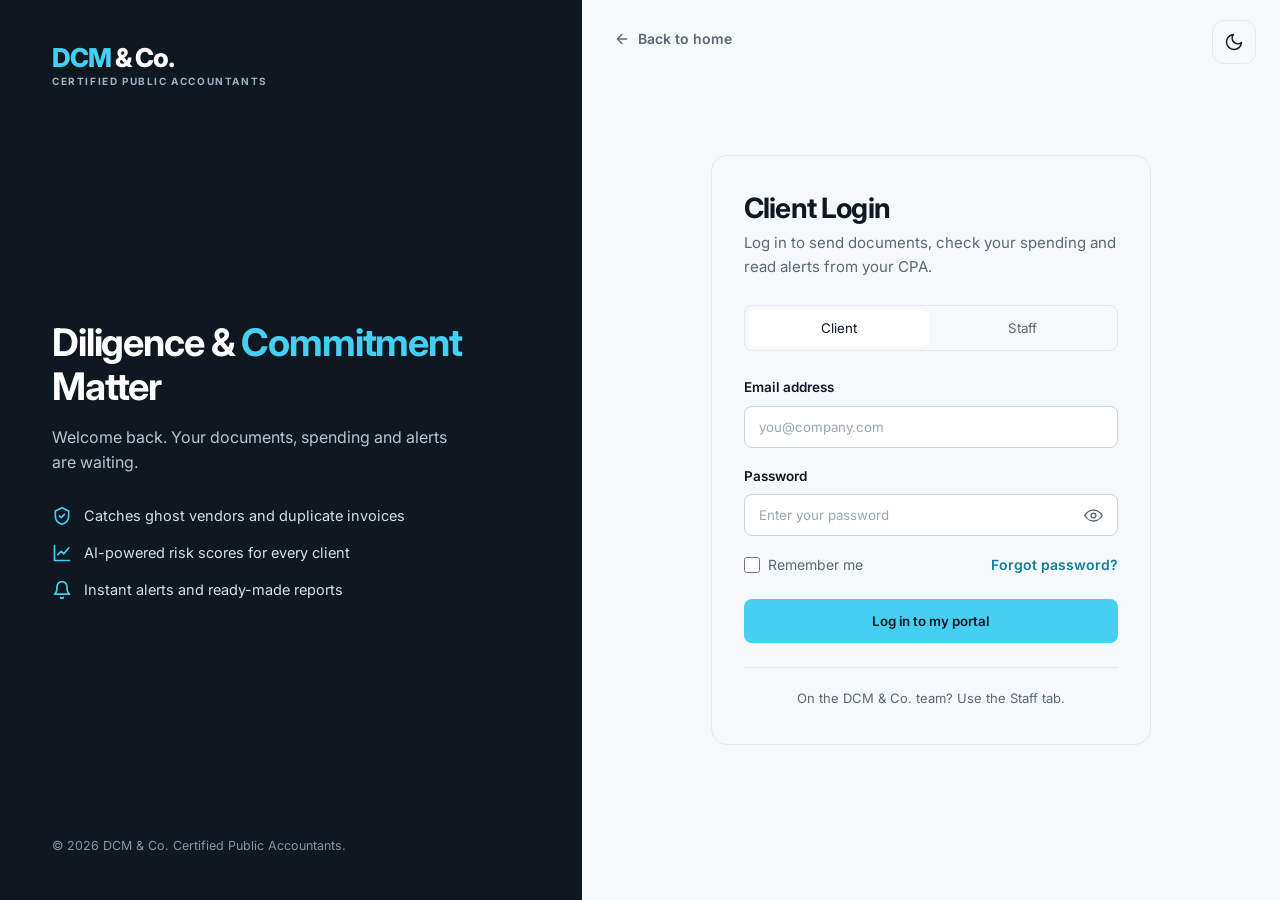
==== commit ee3b7845: "Add files via upload" ====
--- a/clientside.html
+++ b/clientside.html
@@ -41,6 +41,13 @@
   <symbol id="i-download" viewBox="0 0 24 24"><path d="M12 4v12M7 11l5 5 5-5"/><path d="M4 20h16"/></symbol>
   <symbol id="i-moon" viewBox="0 0 24 24"><path d="M21 12.8A9 9 0 1111.2 3a7 7 0 009.8 9.8z"/></symbol>
   <symbol id="i-sun" viewBox="0 0 24 24"><circle cx="12" cy="12" r="4"/><path d="M12 2v2M12 20v2M4.9 4.9l1.4 1.4M17.7 17.7l1.4 1.4M2 12h2M20 12h2M4.9 19.1l1.4-1.4M17.7 6.3l1.4-1.4"/></symbol>
+  <symbol id="i-scan" viewBox="0 0 24 24"><path d="M4 7V5a1 1 0 011-1h2M17 4h2a1 1 0 011 1v2M20 17v2a1 1 0 01-1 1h-2M7 20H5a1 1 0 01-1-1v-2"/><path d="M8 12h8"/></symbol>
+  <symbol id="i-plus" viewBox="0 0 24 24"><path d="M12 5v14M5 12h14"/></symbol>
+  <symbol id="i-check" viewBox="0 0 24 24"><path d="M20 6L9 17l-5-5"/></symbol>
+  <symbol id="i-camera" viewBox="0 0 24 24"><path d="M23 19a2 2 0 01-2 2H3a2 2 0 01-2-2V8a2 2 0 012-2h4l2-3h6l2 3h4a2 2 0 012 2z"/><circle cx="12" cy="13" r="4"/></symbol>
+  <symbol id="i-bolt" viewBox="0 0 24 24"><path d="M13 2L3 14h8l-1 8 10-12h-8l1-8z"/></symbol>
+  <symbol id="i-image" viewBox="0 0 24 24"><rect x="3" y="3" width="18" height="18" rx="2"/><circle cx="8.5" cy="8.5" r="1.5"/><path d="M21 15l-5-5L5 21"/></symbol>
+  <symbol id="i-flip" viewBox="0 0 24 24"><path d="M3 12a9 9 0 0115.5-6.2L21 8"/><path d="M21 3v5h-5"/><path d="M21 12a9 9 0 01-15.5 6.2L3 16"/><path d="M3 21v-5h5"/></symbol>
 </svg>
 
 <div class="app" id="app">
@@ -96,7 +103,7 @@
         <div class="page-head">
           <div>
             <h1>Your Financial Overview</h1>
-            <p>Track your spending, documents, and alerts from your CPA firm.</p>
+            <p>Where your money went, what we still need from you, and anything worth a look.</p>
           </div>
           <span class="chip"><i></i> Sample data</span>
         </div>
@@ -105,16 +112,16 @@
           <section class="card" aria-labelledby="spend-title">
             <div class="card-head">
               <h3 id="spend-title"><svg class="ico"><use href="#i-wallet"/></svg>Smart Spending Tracker</h3>
-              <a href="#spending" class="link">Details</a>
+              <a href="#spending" class="link">See spending breakdown</a>
             </div>
             <div class="spending">
-              <div class="spending-legend">
+              <div class="spending-legend" id="spendLegend">
                 <div class="legend-row"><span class="name"><span class="dot cyan"></span>Operational</span><span><span class="amt">₱45,000</span><span class="pct">45%</span></span></div>
                 <div class="legend-row"><span class="name"><span class="dot warn"></span>Utilities</span><span><span class="amt">₱30,000</span><span class="pct">30%</span></span></div>
                 <div class="legend-row"><span class="name"><span class="dot danger"></span>Misc/Other</span><span><span class="amt">₱25,000</span><span class="pct">25%</span></span></div>
               </div>
-              <div class="donut" role="img" aria-label="Spending split: 45% operational, 30% utilities, 25% miscellaneous">
-                <div class="donut-text"><strong>₱100k</strong><span>Total Spend</span></div>
+              <div class="donut" id="spendDonut" role="img" aria-label="Spending split by category">
+                <div class="donut-text"><strong id="donutTotal">₱0</strong><span>Total Spend</span></div>
               </div>
             </div>
           </section>
@@ -128,14 +135,14 @@
               <div class="doc-item"><span>Q1 Bank Statements</span><span class="badge verified">Verified</span></div>
               <div class="doc-item"><span>BIR Form 2307</span><span class="badge overdue">Overdue</span></div>
             </div>
-            <button type="button" class="btn" data-go="upload"><svg class="ico"><use href="#i-upload"/></svg>Upload Missing Files</button>
+            <button type="button" class="btn" data-go="upload"><svg class="ico"><use href="#i-upload"/></svg>Upload the missing files</button>
           </section>
         </div>
 
         <section class="card" aria-labelledby="tx-title">
           <div class="card-head">
             <h3 id="tx-title">Recent Transactions</h3>
-            <a href="#spending" class="link">View All</a>
+            <a href="#spending" class="link">See all transactions</a>
           </div>
           <div class="table-wrap">
             <table>
@@ -143,11 +150,11 @@
               <tbody id="txRecent"></tbody>
             </table>
           </div>
-          <div class="empty" hidden>No transactions match your search.</div>
+          <div class="empty" hidden>We couldn’t find a match. Try a different word.</div>
 
           <div class="alert" role="alert">
             <svg class="ico"><use href="#i-alert"/></svg>
-            <p><strong>Fraud Alert:</strong> The transaction with <strong>XYZ Trading</strong> has been flagged by our anomaly detection system. The vendor's Tax Identification Number (TIN) appears in transactions for multiple clients, indicating a potential "Ghost Vendor." Your CPA has been notified to review this document. <a href="#flagged" class="link">See details</a></p>
+            <p><strong>Fraud Alert:</strong> The transaction with <strong>XYZ Trading</strong> has been flagged by our anomaly detection system. The vendor's Tax Identification Number (TIN) appears in transactions for multiple clients, indicating a potential "Ghost Vendor." Your CPA has been notified to review this document. <a href="#flagged" class="link">Review flagged items</a></p>
           </div>
         </section>
       </div>
@@ -157,13 +164,13 @@
         <div class="page-head">
           <div>
             <h1>Upload Documents</h1>
-            <p>Send receipts, invoices, and statements to your CPA firm.</p>
+            <p>Send your receipts, invoices and statements. Your CPA team will take it from there.</p>
           </div>
         </div>
 
         <div class="grid-top">
           <section class="card">
-            <div class="card-head"><h3><svg class="ico"><use href="#i-upload"/></svg>New upload</h3></div>
+            <div class="card-head"><h3><svg class="ico"><use href="#i-upload"/></svg>Send a document</h3></div>
 
             <div class="field">
               <label for="docType">Document type</label>
@@ -178,21 +185,23 @@
 
             <div class="dropzone" id="dropzone" tabindex="0" role="button" aria-label="Choose files to upload">
               <svg class="ico"><use href="#i-upload"/></svg>
-              <strong>Drag and drop files here</strong>
-              <span>or click to browse. PDF, JPG or PNG, up to 10 MB each.</span>
+              <strong>Drop files here, or click to browse</strong>
+              <span>PDF, JPG or PNG. Up to 10 MB each.</span>
               <input type="file" id="fileInput" multiple accept=".pdf,.jpg,.jpeg,.png" hidden>
             </div>
 
+            <div class="field-error block" id="uploadErr" role="alert" hidden></div>
+
             <div class="files" id="queue"></div>
 
             <div class="btn-row">
-              <button type="button" class="btn inline" id="submitFiles" disabled>Submit documents</button>
-              <button type="button" class="btn inline ghost" id="clearFiles" disabled>Clear</button>
+              <button type="button" class="btn inline" id="submitFiles" disabled>Send to my CPA</button>
+              <button type="button" class="btn inline ghost" id="clearFiles" disabled>Remove all</button>
             </div>
           </section>
 
           <section class="card">
-            <div class="card-head"><h3><svg class="ico"><use href="#i-folder"/></svg>Open requests</h3></div>
+            <div class="card-head"><h3><svg class="ico"><use href="#i-folder"/></svg>What your CPA is waiting for</h3></div>
             <div class="doc-list" style="margin-bottom:0">
               <div class="doc-item"><span>January Receipts</span><span class="badge pending">Pending</span></div>
               <div class="doc-item"><span>Q1 Bank Statements</span><span class="badge verified">Verified</span></div>
@@ -209,7 +218,7 @@
               <tbody id="uploadsBody"></tbody>
             </table>
           </div>
-          <div class="empty" id="uploadsEmpty">No documents submitted yet.</div>
+          <div class="empty" id="uploadsEmpty">Nothing sent yet. Upload a document and it will show up here.</div>
         </section>
       </div>
 
@@ -224,17 +233,77 @@
         </div>
 
         <div class="stats">
-          <div class="stat"><small>Total spend (Oct)</small><strong>₱100,000</strong><span>Across 3 categories</span></div>
-          <div class="stat"><small>Largest category</small><strong>Operational</strong><span>₱45,000 · 45%</span></div>
+          <div class="stat"><small>Total spend</small><strong id="statTotal">₱0</strong><span id="statTotalSub">Nothing recorded yet</span></div>
+          <div class="stat"><small>Largest category</small><strong id="statLargest">—</strong><span id="statLargestSub">Add a transaction to see this</span></div>
           <div class="stat red"><small>Flagged amount</small><strong id="flaggedTotal">₱0</strong><span>Awaiting CPA review</span></div>
         </div>
+
+        <section class="card addtx-card" aria-labelledby="addtx-title">
+          <div class="card-head">
+            <h3 id="addtx-title"><svg class="ico"><use href="#i-plus"/></svg>Add a transaction</h3>
+            <div class="seg" role="tablist" aria-label="How to add a transaction">
+              <button type="button" class="seg-btn" id="tabManual" role="tab" aria-selected="true" aria-controls="panelManual">Enter manually</button>
+              <button type="button" class="seg-btn" id="tabScan" role="tab" aria-selected="false" aria-controls="panelScan">Scan a receipt</button>
+            </div>
+          </div>
+
+          <div id="panelManual" role="tabpanel" aria-labelledby="tabManual">
+            <form novalidate id="txForm" autocomplete="off">
+              <div class="form-grid">
+                <div class="field">
+                  <label for="txVendor">Vendor</label>
+                  <input class="input" id="txVendor" type="text" maxlength="60" placeholder="e.g. Meralco" required>
+                </div>
+                <div class="field">
+                  <label for="txAmount">Amount (₱)</label>
+                  <input class="input" id="txAmount" type="number" min="0.01" step="0.01" inputmode="decimal" placeholder="0.00" required>
+                </div>
+                <div class="field">
+                  <label for="txDate">Invoice date</label>
+                  <input class="input" id="txDate" type="date" required>
+                </div>
+                <div class="field">
+                  <label for="txCat">Category</label>
+                  <select class="select" id="txCat">
+                    <option>Operational</option>
+                    <option>Utilities</option>
+                    <option>Misc/Other</option>
+                  </select>
+                </div>
+                <div class="field span2">
+                  <label for="txNote">Description <span class="muted small">(optional)</span></label>
+                  <input class="input" id="txNote" type="text" maxlength="60" placeholder="e.g. October electricity bill">
+                </div>
+              </div>
+              <div class="btn-row">
+                <button type="submit" class="btn inline"><svg class="ico"><use href="#i-plus"/></svg>Add transaction</button>
+                <button type="button" class="btn inline ghost" id="txReset">Clear</button>
+              </div>
+            </form>
+          </div>
+
+          <div id="panelScan" role="tabpanel" aria-labelledby="tabScan" hidden>
+            <div class="scan-start">
+              <button type="button" class="btn inline" data-scan-open><svg class="ico"><use href="#i-camera"/></svg>Open camera</button>
+              <p class="muted small">Fit the receipt in the frame and take the photo. We read it and add it to your tracker for you.</p>
+            </div>
+            <div class="dropzone" id="receiptZone" tabindex="0" role="button" aria-label="Choose a receipt photo to read">
+              <svg class="ico"><use href="#i-scan"/></svg>
+              <strong>Or drop a receipt photo, or click to browse</strong>
+              <span>JPG or PNG. We read the vendor, date and total, then add it to your tracker.</span>
+              <input type="file" id="receiptInput" accept="image/*" hidden>
+            </div>
+            <div class="field-error block" id="receiptErr" role="alert" hidden></div>
+            <div class="ocr-status" id="ocrStatus" role="status" aria-live="polite" hidden></div>
+            <div class="ocr-result" id="ocrResult" hidden></div>
+            <p class="muted small" style="margin-top:14px">The photo is read in your browser and never uploaded.</p>
+          </div>
+        </section>
 
         <div class="grid-2">
           <section class="card">
             <div class="card-head"><h3>By category</h3></div>
-            <div class="bar-row"><div class="bar-top"><span>Operational</span><span><b>₱45,000</b> · 45%</span></div><div class="bar"><i class="cyan" style="width:45%"></i></div></div>
-            <div class="bar-row"><div class="bar-top"><span>Utilities</span><span><b>₱30,000</b> · 30%</span></div><div class="bar"><i class="warn" style="width:30%"></i></div></div>
-            <div class="bar-row"><div class="bar-top"><span>Misc/Other</span><span><b>₱25,000</b> · 25%</span></div><div class="bar"><i class="danger" style="width:25%"></i></div></div>
+            <div id="catBars"></div>
           </section>
 
           <section class="card">
@@ -259,7 +328,7 @@
               <tbody id="txFull"></tbody>
             </table>
           </div>
-          <div class="empty" hidden>No transactions match your filters.</div>
+          <div class="empty" id="txEmpty" hidden>Nothing fits these filters. Try loosening them.</div>
         </section>
       </div>
 
@@ -291,22 +360,22 @@
                 <tr class="filterable">
                   <td><div class="report-name"><div class="tile"><svg class="ico"><use href="#i-report"/></svg></div><div><strong>Transactions Report</strong><span>Every transaction with vendor, date, category and status</span></div></div></td>
                   <td>October 2026</td><td>CSV</td>
-                  <td><button type="button" class="btn inline sm ghost" data-report="transactions"><svg class="ico"><use href="#i-download"/></svg>Download</button></td>
+                  <td><button type="button" class="btn inline sm ghost" data-report="transactions"><svg class="ico"><use href="#i-download"/></svg>Download CSV</button></td>
                 </tr>
                 <tr class="filterable">
                   <td><div class="report-name"><div class="tile"><svg class="ico"><use href="#i-wallet"/></svg></div><div><strong>Spending Summary</strong><span>Totals and share of spend per category</span></div></div></td>
                   <td>October 2026</td><td>CSV</td>
-                  <td><button type="button" class="btn inline sm ghost" data-report="spending"><svg class="ico"><use href="#i-download"/></svg>Download</button></td>
+                  <td><button type="button" class="btn inline sm ghost" data-report="spending"><svg class="ico"><use href="#i-download"/></svg>Download CSV</button></td>
                 </tr>
                 <tr class="filterable">
                   <td><div class="report-name"><div class="tile"><svg class="ico"><use href="#i-flag"/></svg></div><div><strong>Fraud and Anomaly Report</strong><span>Flagged transactions and the reason for each flag</span></div></div></td>
                   <td>October 2026</td><td>CSV</td>
-                  <td><button type="button" class="btn inline sm ghost" data-report="fraud"><svg class="ico"><use href="#i-download"/></svg>Download</button></td>
+                  <td><button type="button" class="btn inline sm ghost" data-report="fraud"><svg class="ico"><use href="#i-download"/></svg>Download CSV</button></td>
                 </tr>
               </tbody>
             </table>
           </div>
-          <div class="empty" hidden>No reports match your search.</div>
+          <div class="empty" hidden>We couldn’t find a report that matches. Try a different word.</div>
         </section>
       </div>
 
@@ -325,8 +394,8 @@
             <button type="button" class="btn inline sm ghost" id="clearMsgs" style="margin-left:auto" hidden>Clear my messages</button>
           </div>
           <div class="chat-body" id="chatBody" aria-live="polite"></div>
-          <form class="chat-form" id="chatForm" autocomplete="off">
-            <input class="input" id="chatInput" type="text" placeholder="Write a message..." aria-label="Message">
+          <form novalidate class="chat-form" id="chatForm" autocomplete="off">
+            <input class="input" id="chatInput" type="text" placeholder="Type your message to your CPA team..." aria-label="Message">
             <button type="submit" class="btn inline"><svg class="ico"><use href="#i-send"/></svg>Send</button>
           </form>
         </section>
@@ -338,11 +407,11 @@
         <div class="page-head">
           <div>
             <h1>Settings</h1>
-            <p>Manage your profile and notification preferences.</p>
+            <p>Update your name and choose what we let you know about.</p>
           </div>
         </div>
 
-        <form id="settingsForm">
+        <form novalidate id="settingsForm">
           <section class="card settings-card">
             <div class="card-head"><h3>Profile</h3></div>
             <div class="field">
@@ -371,11 +440,51 @@
             </div>
           </section>
 
-          <button type="submit" class="btn inline">Save changes</button>
+          <button type="submit" class="btn inline">Save my settings</button>
         </form>
       </div>
 
     </main>
+  </div>
+</div>
+
+<!-- Receipt camera -->
+<div class="scanner" id="scanner" role="dialog" aria-modal="true" aria-label="Scan a receipt" hidden>
+  <video class="scan-video" id="scanVideo" playsinline muted autoplay hidden></video>
+  <div class="scan-bg" aria-hidden="true"></div>
+
+  <div class="scan-top">
+    <button type="button" class="scan-circle" id="scanClose" aria-label="Close camera"><svg class="ico"><use href="#i-x"/></svg></button>
+    <div class="scan-hint">Snap the receipt</div>
+    <button type="button" class="scan-circle" id="scanFlash" aria-label="Toggle flash" aria-pressed="false"><svg class="ico"><use href="#i-bolt"/></svg></button>
+  </div>
+
+  <div class="vf-wrap">
+    <div class="vf" aria-hidden="true"><i class="tl"></i><i class="tr"></i><i class="bl"></i><i class="br"></i><span class="scan-line"></span></div>
+    <p class="scan-msg" id="scanMsg" hidden></p>
+  </div>
+
+  <div class="scan-bottom">
+    <button type="button" class="scan-circle lg" id="scanGallery" aria-label="Choose a photo from your device"><svg class="ico"><use href="#i-image"/></svg></button>
+    <button type="button" class="shutter" id="scanShutter" aria-label="Take photo"><span></span></button>
+    <button type="button" class="scan-circle lg" id="scanFlip" aria-label="Switch camera"><svg class="ico"><use href="#i-flip"/></svg></button>
+  </div>
+
+  <input type="file" id="scanFile" accept="image/*" hidden>
+  <div class="scan-flash-fx" id="scanFx" aria-hidden="true"></div>
+
+  <div class="scan-sheet" id="scanSheet" hidden>
+    <div class="sheet-row">
+      <div class="scan-thumb" id="scanThumb"><svg class="ico"><use href="#i-scan"/></svg></div>
+      <div>
+        <h3>Photo taken</h3>
+        <p>We'll read the vendor, date and total, then add it to your tracker.</p>
+      </div>
+    </div>
+    <div class="btn-row">
+      <button type="button" class="btn primary" id="scanUse">Read this receipt</button>
+      <button type="button" class="btn ghost" id="scanRetake">Retake</button>
+    </div>
   </div>
 </div>
 
@@ -395,23 +504,49 @@
   try { session = JSON.parse(sessionStorage.getItem('dcm_session')); } catch (e) {}
 
   /* ---------- Sample data ---------- */
-  var TX = [
-    { vendor: 'ABC Office Supplies', note: 'Office Equipment',  date: 'Oct 15, 2026', cat: 'Operational', amt: 12500, status: 'Cleared' },
-    { vendor: 'Meralco',             note: 'Electricity',       date: 'Oct 12, 2026', cat: 'Utilities',   amt: 8200,  status: 'Cleared' },
-    { vendor: 'XYZ Trading',         note: 'Consulting Services', date: 'Oct 10, 2026', cat: 'Misc/Other', amt: 50000, status: 'Flagged' },
-    { vendor: 'Globe Business',      note: 'Internet & Mobile', date: 'Oct 8, 2026',  cat: 'Utilities',   amt: 3450,  status: 'Cleared' },
-    { vendor: 'National Bookstore',  note: 'Stationery',        date: 'Oct 5, 2026',  cat: 'Operational', amt: 2980,  status: 'Cleared' }
+  var SEED_TX = [
+    { id: 's1', vendor: 'ABC Office Supplies', note: 'Office Equipment',  date: 'Oct 15, 2026', cat: 'Operational', amt: 12500, status: 'Cleared', source: 'sample' },
+    { id: 's2', vendor: 'Meralco',             note: 'Electricity',       date: 'Oct 12, 2026', cat: 'Utilities',   amt: 8200,  status: 'Cleared', source: 'sample' },
+    { id: 's3', vendor: 'XYZ Trading',         note: 'Consulting Services', date: 'Oct 10, 2026', cat: 'Misc/Other', amt: 50000, status: 'Flagged', source: 'sample' },
+    { id: 's4', vendor: 'Globe Business',      note: 'Internet & Mobile', date: 'Oct 8, 2026',  cat: 'Utilities',   amt: 3450,  status: 'Cleared', source: 'sample' },
+    { id: 's5', vendor: 'National Bookstore',  note: 'Stationery',        date: 'Oct 5, 2026',  cat: 'Operational', amt: 2980,  status: 'Cleared', source: 'sample' }
   ];
   var MONTHS = [
     { m: 'Jul', v: 82000 }, { m: 'Aug', v: 91000 }, { m: 'Sep', v: 76000 }, { m: 'Oct', v: 100000 }
   ];
   var FLAG_REASON = 'The vendor\'s Tax Identification Number (TIN) appears in transactions for multiple clients, indicating a potential "Ghost Vendor." Your CPA has been notified to review this document.';
 
+  /* ---------- Live transaction list (saved in this browser) ---------- */
+  var TX = (function () {
+    var saved = store.get('dcm_tx', null);
+    return Array.isArray(saved) ? saved : SEED_TX.slice();
+  })();
+  function saveTx() { store.set('dcm_tx', TX); }
+  var CATS = ['Operational', 'Utilities', 'Misc/Other'];
+  var CAT_COLOR = { 'Operational': 'cyan', 'Utilities': 'warn', 'Misc/Other': 'danger' };
+
   function peso(n) { return '₱' + n.toLocaleString('en-US', { minimumFractionDigits: 2, maximumFractionDigits: 2 }); }
   function esc(s) { return String(s).replace(/[&<>"]/g, function (c) { return { '&': '&amp;', '<': '&lt;', '>': '&gt;', '"': '&quot;' }[c]; }); }
   function today() { return new Date().toLocaleDateString('en-US', { month: 'short', day: 'numeric', year: 'numeric' }); }
   function nowStamp() { return new Date().toLocaleString('en-US', { month: 'short', day: 'numeric', hour: 'numeric', minute: '2-digit' }); }
   function fmtSize(b) { return b < 1048576 ? Math.max(1, Math.round(b / 1024)) + ' KB' : (b / 1048576).toFixed(1) + ' MB'; }
+  function pad2(n) { return (n < 10 ? '0' : '') + n; }
+  function isoToday() { var d = new Date(); return d.getFullYear() + '-' + pad2(d.getMonth() + 1) + '-' + pad2(d.getDate()); }
+  function fmtISO(iso) {
+    var p = String(iso || '').split('-');
+    if (p.length !== 3) return today();
+    var d = new Date(+p[0], +p[1] - 1, +p[2]);
+    if (isNaN(d.getTime())) return today();
+    return d.toLocaleDateString('en-US', { month: 'short', day: 'numeric', year: 'numeric' });
+  }
+  function pct(part, whole) { return whole > 0 ? Math.round(part / whole * 100) : 0; }
+  function catTotals() {
+    var map = {};
+    CATS.forEach(function (c) { map[c] = 0; });
+    TX.forEach(function (t) { map[t.cat] = (map[t.cat] || 0) + (Number(t.amt) || 0); });
+    return map;
+  }
+  function totalSpend() { return TX.reduce(function (s, t) { return s + (Number(t.amt) || 0); }, 0); }
 
   /* ---------- Toast ---------- */
   var toastEl = $('#toast'), toastTimer;
@@ -438,21 +573,57 @@
   /* ---------- Transactions ---------- */
   function rowHTML(t) {
     var flag = t.status === 'Flagged';
+    var mine = t.source !== 'sample';
     return '<tr class="filterable' + (flag ? ' flag-row' : '') + '" data-cat="' + esc(t.cat) + '">' +
-      '<td><div class="vendor-name' + (flag ? ' danger' : '') + '">' + esc(t.vendor) + (flag ? ' (Suspicious)' : '') + '</div>' +
+      '<td><div class="vendor-name' + (flag ? ' danger' : '') + '">' + esc(t.vendor) + (flag ? ' (Suspicious)' : '') + (t.source === 'scan' ? ' <span class="tag-scan">Scanned</span>' : '') + '</div>' +
       '<div class="vendor-category">' + esc(t.note) + '</div></td>' +
       '<td>' + esc(t.date) + '</td><td>' + esc(t.cat) + '</td>' +
       '<td class="amount">' + peso(t.amt) + '</td>' +
-      '<td><span class="badge ' + (flag ? 'flagged' : 'verified') + '">' + esc(t.status) + '</span></td></tr>';
+      '<td><span class="badge ' + (flag ? 'flagged' : 'verified') + '">' + esc(t.status) + '</span>' +
+      (mine ? ' <button type="button" class="icon-btn row-del" data-txdel="' + esc(t.id) + '" aria-label="Delete the ' + esc(t.vendor) + ' transaction" title="Delete this transaction"><svg class="ico"><use href="#i-x"/></svg></button>' : '') +
+      '</td></tr>';
   }
   function renderTx() {
     $('#txRecent').innerHTML = TX.slice(0, 3).map(rowHTML).join('');
     $('#txFull').innerHTML = TX.map(rowHTML).join('');
+    $('#txEmpty').textContent = TX.length ? 'Nothing fits these filters. Try loosening them.' : 'No transactions yet. Add one above and it will show up here.';
     var flagged = TX.filter(function (t) { return t.status === 'Flagged'; });
-    $('#flaggedTotal').textContent = peso(flagged.reduce(function (s, t) { return s + t.amt; }, 0)).replace('.00', '');
-  }
+    $('#flaggedTotal').textContent = peso(flagged.reduce(function (s, t) { return s + (Number(t.amt) || 0); }, 0)).replace('.00', '');
+  }
+  function renderSpending() {
+    var map = catTotals(), total = totalSpend();
+    var used = CATS.filter(function (c) { return map[c] > 0; }).length;
+    var top = CATS.slice().sort(function (a, b) { return map[b] - map[a]; })[0];
+
+    $('#statTotal').textContent = peso(total);
+    $('#statTotalSub').textContent = total ? 'Across ' + used + ' ' + (used === 1 ? 'category' : 'categories') : 'Nothing recorded yet';
+    $('#statLargest').textContent = map[top] > 0 ? top : '—';
+    $('#statLargestSub').textContent = map[top] > 0 ? peso(map[top]) + ' · ' + pct(map[top], total) + '%' : 'Add a transaction to see this';
+
+    $('#catBars').innerHTML = CATS.map(function (c) {
+      return '<div class="bar-row"><div class="bar-top"><span>' + esc(c) + '</span><span><b>' + peso(map[c]) + '</b> · ' + pct(map[c], total) + '%</span></div>' +
+        '<div class="bar"><i class="' + CAT_COLOR[c] + '" style="width:' + pct(map[c], total) + '%"></i></div></div>';
+    }).join('');
+
+    // the current month and the dashboard donut follow the live list
+    MONTHS[MONTHS.length - 1].v = total;
+    renderChart();
+
+    var a = pct(map['Operational'], total), b = pct(map['Utilities'], total);
+    var donut = $('#spendDonut');
+    donut.style.background = total
+      ? 'conic-gradient(var(--cyan) 0 ' + a + '%, var(--warn) ' + a + '% ' + (a + b) + '%, var(--danger) ' + (a + b) + '% 100%)'
+      : 'conic-gradient(var(--line) 0 100%)';
+    donut.setAttribute('aria-label', 'Spending split: ' + a + '% operational, ' + b + '% utilities, ' + Math.max(0, 100 - a - b) + '% miscellaneous');
+    $('#donutTotal').textContent = total >= 1000 ? '₱' + (total / 1000).toFixed(total >= 10000 ? 0 : 1) + 'k' : peso(total);
+    $('#spendLegend').innerHTML = CATS.map(function (c) {
+      return '<div class="legend-row"><span class="name"><span class="dot ' + CAT_COLOR[c] + '"></span>' + esc(c) + '</span>' +
+        '<span><span class="amt">' + peso(map[c]) + '</span><span class="pct">' + pct(map[c], total) + '%</span></span></div>';
+    }).join('');
+  }
+  function renderAll() { renderTx(); renderSpending(); renderFlagged(); applyFilter(); }
   function renderChart() {
-    var max = Math.max.apply(null, MONTHS.map(function (x) { return x.v; }));
+    var max = Math.max.apply(null, MONTHS.map(function (x) { return x.v; })) || 1;
     $('#monthChart').innerHTML = MONTHS.map(function (x, i) {
       return '<div class="col' + (i === MONTHS.length - 1 ? ' cur' : '') + '">' +
         '<span class="v">₱' + Math.round(x.v / 1000) + 'k</span>' +
@@ -465,7 +636,7 @@
   function renderFlagged() {
     var list = TX.filter(function (t) { return t.status === 'Flagged'; });
     if (!list.length) {
-      $('#flagList').innerHTML = '<section class="card"><div class="empty">No flagged transactions. Everything looks good.</div></section>';
+      $('#flagList').innerHTML = '<section class="card"><div class="empty">Nothing flagged. Your transactions all look normal.</div></section>';
       return;
     }
     $('#flagList').innerHTML = list.map(function (t, i) {
@@ -501,10 +672,11 @@
           TX.map(function (t) { return [t.vendor, t.note, t.date, t.cat, t.amt.toFixed(2), t.status]; }))];
     },
     spending: function () {
+      var map = catTotals(), total = totalSpend();
       return ['dcm-spending-summary-oct-2026.csv',
-        [['Category', 'Amount (PHP)', 'Share'],
-         ['Operational', '45000.00', '45%'], ['Utilities', '30000.00', '30%'], ['Misc/Other', '25000.00', '25%'],
-         ['Total', '100000.00', '100%']]];
+        [['Category', 'Amount (PHP)', 'Share']].concat(
+          CATS.map(function (c) { return [c, map[c].toFixed(2), pct(map[c], total) + '%']; }),
+          [['Total', total.toFixed(2), '100%']])];
     },
     fraud: function () {
       return ['dcm-fraud-anomaly-report-oct-2026.csv',
@@ -521,14 +693,21 @@
   var dz = $('#dropzone'), fileInput = $('#fileInput');
 
   function addFiles(fileList) {
-    var rejected = 0;
+    var problems = [];
     Array.prototype.forEach.call(fileList, function (f) {
-      if (!OK_EXT.test(f.name) || f.size > MAX_SIZE) { rejected++; return; }
+      if (!OK_EXT.test(f.name)) { problems.push('\u201c' + f.name + '\u201d isn\u2019t a PDF, JPG or PNG.'); return; }
+      if (f.size > MAX_SIZE) { problems.push('\u201c' + f.name + '\u201d is over the 10 MB limit.'); return; }
       var dup = queue.some(function (q) { return q.name === f.name && q.size === f.size; });
       if (!dup) queue.push({ name: f.name, size: f.size });
     });
-    if (rejected) toast(rejected + ' file' + (rejected > 1 ? 's were' : ' was') + ' skipped. Use PDF, JPG or PNG up to 10 MB.', 'error');
+    showUploadErrors(problems);
     renderQueue();
+  }
+  function showUploadErrors(list) {
+    var el = $('#uploadErr');
+    if (!list.length) { el.hidden = true; el.innerHTML = ''; dz.classList.remove('invalid'); return; }
+    el.innerHTML = '<strong>' + (list.length === 1 ? 'We couldn\u2019t add 1 file:' : 'We couldn\u2019t add ' + list.length + ' files:') + '</strong><ul>' + list.map(function (m) { return '<li>' + esc(m) + '</li>'; }).join('') + '</ul>';
+    el.hidden = false; dz.classList.add('invalid');
   }
   function renderQueue() {
     $('#queue').innerHTML = queue.map(function (f, i) {
@@ -569,8 +748,389 @@
     var n = queue.length;
     queue = [];
     renderQueue(); renderUploads(); applyFilter();
-    toast(n + ' document' + (n > 1 ? 's' : '') + ' submitted for review.');
-  });
+    toast('Sent. Your CPA team will review ' + (n > 1 ? 'these ' + n + ' documents' : 'your document') + '.');
+  });
+
+  /* ---------- Add transaction (manual form + receipt OCR) ---------- */
+  var txForm = $('#txForm'), txVendor = $('#txVendor'), txAmount = $('#txAmount'),
+      txDate = $('#txDate'), txCat = $('#txCat'), txNote = $('#txNote');
+
+  function fieldError(input, msg) {
+    var f = input.closest('.field');
+    if (!f) return;
+    var el = f.querySelector('.field-error');
+    if (msg) {
+      if (!el) { el = document.createElement('div'); el.className = 'field-error'; el.setAttribute('role', 'alert'); f.appendChild(el); }
+      el.textContent = msg;
+      input.setAttribute('aria-invalid', 'true');
+      f.classList.add('invalid');
+    } else {
+      if (el) el.remove();
+      input.removeAttribute('aria-invalid');
+      f.classList.remove('invalid');
+    }
+  }
+
+  function addTx(data) {
+    var t = {
+      id: 'tx' + Date.now() + Math.random().toString(36).slice(2, 6),
+      vendor: data.vendor,
+      note: data.note || '',
+      date: data.date,
+      cat: data.cat,
+      amt: Math.round(data.amt * 100) / 100,
+      status: 'Cleared',
+      source: data.source || 'manual'
+    };
+    TX.unshift(t);
+    saveTx();
+    renderAll();
+    return t;
+  }
+
+  function resetTxForm() {
+    txForm.reset();
+    txDate.value = isoToday();
+    [txVendor, txAmount, txDate].forEach(function (i) { fieldError(i, ''); });
+  }
+
+  function setTab(scan) {
+    $('#tabManual').setAttribute('aria-selected', scan ? 'false' : 'true');
+    $('#tabScan').setAttribute('aria-selected', scan ? 'true' : 'false');
+    $('#panelManual').hidden = !!scan;
+    $('#panelScan').hidden = !scan;
+  }
+
+  txForm.addEventListener('submit', function (e) {
+    e.preventDefault();
+    var ok = true;
+    if (!txVendor.value.trim()) { fieldError(txVendor, 'Enter the vendor or store name.'); ok = false; } else fieldError(txVendor, '');
+    var amt = parseFloat(String(txAmount.value).replace(/,/g, ''));
+    if (!txAmount.value.trim() || isNaN(amt) || amt <= 0) { fieldError(txAmount, 'Enter an amount greater than zero.'); ok = false; } else fieldError(txAmount, '');
+    if (!txDate.value) { fieldError(txDate, 'Pick the invoice date.'); ok = false; } else fieldError(txDate, '');
+    if (!ok) { var bad = txForm.querySelector('[aria-invalid="true"]'); if (bad) bad.focus(); return; }
+    var t = addTx({ vendor: txVendor.value.trim(), note: txNote.value.trim(), date: fmtISO(txDate.value), cat: txCat.value, amt: amt });
+    resetTxForm();
+    toast(t.vendor + ' was added to your spending tracker.');
+  });
+
+  $('#txReset').addEventListener('click', resetTxForm);
+  $('#tabManual').addEventListener('click', function () { setTab(false); });
+  $('#tabScan').addEventListener('click', function () { setTab(true); });
+
+  /* ---------- Receipt OCR (Tesseract.js, loaded on first use) ---------- */
+  var OCR_SRC = 'https://cdn.jsdelivr.net/npm/tesseract.js@5/dist/tesseract.min.js';
+  var ocrLoader = null, ocrBusy = false;
+  var receiptZone = $('#receiptZone'), receiptInput = $('#receiptInput');
+
+  function loadOCR() {
+    if (window.Tesseract) return Promise.resolve();
+    if (ocrLoader) return ocrLoader;
+    ocrLoader = new Promise(function (resolve, reject) {
+      var s = document.createElement('script');
+      s.src = OCR_SRC;
+      s.async = true;
+      s.onload = function () { if (window.Tesseract) resolve(); else reject(new Error('unavailable')); };
+      s.onerror = function () { ocrLoader = null; reject(new Error('offline')); };
+      document.head.appendChild(s);
+    });
+    return ocrLoader;
+  }
+
+  function setStatus(msg) {
+    var el = $('#ocrStatus');
+    if (!msg) { el.hidden = true; el.textContent = ''; return; }
+    el.hidden = false;
+    el.textContent = msg;
+  }
+
+  function receiptErr(msg) {
+    var el = $('#receiptErr');
+    if (!msg) { el.hidden = true; el.innerHTML = ''; receiptZone.classList.remove('invalid'); return; }
+    el.hidden = false;
+    el.innerHTML = '<strong>' + esc(msg) + '</strong>';
+    receiptZone.classList.add('invalid');
+  }
+
+  function pickReceipt(file) {
+    if (!file || ocrBusy) return;
+    receiptErr('');
+    if (!/^image\//.test(file.type) && !/\.(jpe?g|png|webp|bmp)$/i.test(file.name)) {
+      receiptErr('That file isn\u2019t a photo. Use a JPG or PNG image of the receipt.');
+      return;
+    }
+    if (file.size > MAX_SIZE) { receiptErr('That photo is over the 10 MB limit. Try a smaller one.'); return; }
+    var reader = new FileReader();
+    reader.onload = function () { runOCR(String(reader.result)); };
+    reader.onerror = function () { receiptErr('We couldn\u2019t open that file. Try another photo.'); };
+    reader.readAsDataURL(file);
+  }
+
+  function runOCR(dataUrl) {
+    ocrBusy = true;
+    $('#ocrResult').hidden = true;
+    setStatus('Loading the receipt reader\u2026');
+    loadOCR().then(function () {
+      setStatus('Reading the receipt\u2026');
+      return window.Tesseract.recognize(dataUrl, 'eng', {
+        logger: function (m) {
+          if (m.status === 'recognizing text') setStatus('Reading the receipt\u2026 ' + Math.round((m.progress || 0) * 100) + '%');
+        }
+      });
+    }).then(function (res) {
+      handleScan((res && res.data && res.data.text) || '', dataUrl);
+    }).catch(function () {
+      setStatus('');
+      receiptErr(window.Tesseract
+        ? 'We couldn\u2019t read that photo. Try a sharper, straight-on shot, or add the transaction manually.'
+        : 'The receipt reader needs an internet connection the first time. Add the transaction manually, or try again online.');
+    }).then(function () {
+      ocrBusy = false;
+    });
+  }
+
+  function handleScan(text, dataUrl) {
+    var read = parseReceipt(text);
+    setStatus('');
+    if (read.amount > 0) {
+      var t = addTx({
+        vendor: read.vendor || 'Scanned receipt',
+        note: 'Added from a scanned receipt',
+        date: fmtISO(read.date),
+        cat: read.cat,
+        amt: read.amount,
+        source: 'scan'
+      });
+      var el = $('#ocrResult');
+      el.innerHTML = '<div class="ocr-thumb"><img src="' + dataUrl + '" alt="The receipt you scanned"></div>' +
+        '<div class="ocr-read"><strong><svg class="ico"><use href="#i-check"/></svg>Added to your spending tracker</strong>' +
+        '<span>' + esc(t.vendor) + ' \u00b7 ' + esc(t.date) + ' \u00b7 ' + esc(t.cat) + '</span>' +
+        '<span class="ocr-amt">' + peso(t.amt) + '</span>' +
+        '<div class="btn-row"><button type="button" class="btn inline sm ghost" data-txdel="' + esc(t.id) + '">Remove this entry</button>' +
+        '<button type="button" class="btn inline sm" data-scan-again>Scan another receipt</button></div></div>';
+      el.hidden = false;
+      toast('Scanned ' + peso(t.amt) + ' from ' + t.vendor + ' and added it to your tracker.');
+    } else {
+      setTab(false);
+      txVendor.value = read.vendor || '';
+      txDate.value = read.date || isoToday();
+      if (read.cat) txCat.value = read.cat;
+      txAmount.value = '';
+      fieldError(txAmount, 'We couldn\u2019t find the total on that receipt. Type it here.');
+      txAmount.focus();
+      toast('We couldn\u2019t find the total on that receipt. Check the details and add the amount.', 'error');
+    }
+  }
+
+  receiptZone.addEventListener('click', function () { receiptInput.click(); });
+  receiptZone.addEventListener('keydown', function (e) {
+    if (e.key === 'Enter' || e.key === ' ') { e.preventDefault(); receiptInput.click(); }
+  });
+  receiptInput.addEventListener('change', function () { pickReceipt(receiptInput.files[0]); receiptInput.value = ''; });
+  ['dragenter', 'dragover'].forEach(function (ev) {
+    receiptZone.addEventListener(ev, function (e) { e.preventDefault(); receiptZone.classList.add('drag'); });
+  });
+  ['dragleave', 'drop'].forEach(function (ev) {
+    receiptZone.addEventListener(ev, function (e) { e.preventDefault(); receiptZone.classList.remove('drag'); });
+  });
+  receiptZone.addEventListener('drop', function (e) { if (e.dataTransfer) pickReceipt(e.dataTransfer.files[0]); });
+
+  /* ---------- Receipt camera (same flow as the staff side) ---------- */
+  var scanner = $('#scanner'), scanVideo = $('#scanVideo'), scanMsg = $('#scanMsg'), scanSheet = $('#scanSheet');
+  var camStream = null, facing = 'environment', torchOn = false, shotUrl = '', camOpener = null;
+
+  function stopCam() {
+    if (camStream) { camStream.getTracks().forEach(function (t) { t.stop(); }); camStream = null; }
+    scanVideo.srcObject = null; scanVideo.hidden = true;
+  }
+
+  function camFail(text) { stopCam(); scanMsg.textContent = text; scanMsg.hidden = false; }
+
+  function setTorch(on) {
+    try {
+      var t = camStream && camStream.getVideoTracks()[0];
+      if (t && t.applyConstraints) t.applyConstraints({ advanced: [{ torch: on }] }).catch(function () {});
+    } catch (e) {}
+  }
+
+  function startCam() {
+    stopCam(); scanMsg.hidden = true;
+    if (!navigator.mediaDevices || !navigator.mediaDevices.getUserMedia) {
+      camFail('This browser can\u2019t open the camera here. Use the photo button below instead.');
+      return;
+    }
+    if (!window.isSecureContext) {
+      camFail('The camera needs the page opened over http:// or https://. Use the photo button below instead.');
+      return;
+    }
+    navigator.mediaDevices.getUserMedia({ video: { facingMode: { ideal: facing }, width: { ideal: 1920 } }, audio: false }).then(function (stream) {
+      if (scanner.hidden) { stream.getTracks().forEach(function (t) { t.stop(); }); return; }
+      camStream = stream; scanVideo.srcObject = stream; scanVideo.hidden = false;
+      var p = scanVideo.play(); if (p && p.catch) p.catch(function () {});
+      if (torchOn) setTorch(true);
+    }).catch(function (err) {
+      camFail(err && err.name === 'NotAllowedError'
+        ? 'Camera access was blocked. Allow it in your browser settings, or use the photo button below.'
+        : 'No camera found. Use the photo button below to choose a receipt picture.');
+    });
+  }
+
+  function openScanner() {
+    if (ocrBusy) { toast('Hold on \u2014 we\u2019re still reading the last receipt.'); return; }
+    setTab(true);
+    camOpener = document.activeElement;
+    scanSheet.hidden = true; scanMsg.hidden = true;
+    scanner.hidden = false;
+    document.documentElement.classList.add('scan-open');
+    $('#scanClose').focus();
+    startCam();
+  }
+
+  function closeScanner() {
+    if (scanner.hidden) return;
+    scanner.hidden = true; scanSheet.hidden = true;
+    document.documentElement.classList.remove('scan-open');
+    stopCam(); torchOn = false;
+    $('#scanFlash').setAttribute('aria-pressed', 'false'); $('#scanFlash').classList.remove('on');
+    var back = camOpener && document.contains(camOpener) ? camOpener : $('#tabScan');
+    try { back.focus(); } catch (e) {}
+  }
+
+  function showShot(url) {
+    shotUrl = url;
+    var th = $('#scanThumb');
+    th.style.backgroundImage = url ? 'url("' + url + '")' : '';
+    th.classList.toggle('has-img', !!url);
+    scanSheet.hidden = false;
+    try { scanVideo.pause(); } catch (e) {}
+    $('#scanUse').focus();
+  }
+
+  function shoot() {
+    var fx = $('#scanFx'); fx.classList.remove('go'); void fx.offsetWidth; fx.classList.add('go');
+    var url = '';
+    if (camStream && scanVideo.videoWidth) {
+      var w = Math.min(1600, scanVideo.videoWidth), h = Math.round(w * scanVideo.videoHeight / scanVideo.videoWidth);
+      var c = document.createElement('canvas'); c.width = w; c.height = h;
+      try { c.getContext('2d').drawImage(scanVideo, 0, 0, w, h); url = c.toDataURL('image/jpeg', 0.85); } catch (e) {}
+    }
+    setTimeout(function () {
+      if (!url) { camFail('We couldn\u2019t capture that photo. Try again, or use the photo button below.'); return; }
+      showShot(url);
+    }, 180);
+  }
+
+  document.addEventListener('click', function (e) { if (e.target.closest('[data-scan-open]')) openScanner(); });
+  $('#scanClose').addEventListener('click', closeScanner);
+  $('#scanFlash').addEventListener('click', function () {
+    torchOn = !torchOn;
+    this.setAttribute('aria-pressed', torchOn); this.classList.toggle('on', torchOn);
+    setTorch(torchOn);
+  });
+  $('#scanFlip').addEventListener('click', function () {
+    facing = facing === 'environment' ? 'user' : 'environment';
+    shotUrl = ''; scanSheet.hidden = true;
+    startCam();
+  });
+  $('#scanGallery').addEventListener('click', function () { $('#scanFile').click(); });
+  $('#scanFile').addEventListener('change', function () {
+    var f = this.files[0]; this.value = '';
+    if (!f) return;
+    closeScanner();
+    pickReceipt(f);
+  });
+  $('#scanShutter').addEventListener('click', shoot);
+  $('#scanRetake').addEventListener('click', function () {
+    scanSheet.hidden = true; shotUrl = '';
+    try { var p = scanVideo.play(); if (p && p.catch) p.catch(function () {}); } catch (e) {}
+    $('#scanShutter').focus();
+  });
+  $('#scanUse').addEventListener('click', function () {
+    if (!shotUrl) { $('#scanShutter').focus(); return; }
+    var url = shotUrl;
+    closeScanner();
+    runOCR(url);
+  });
+  document.addEventListener('keydown', function (e) { if (e.key === 'Escape' && !scanner.hidden) closeScanner(); });
+
+  /* ---------- Reading a receipt ---------- */
+  var MONTH_NUM = { jan: 1, feb: 2, mar: 3, apr: 4, may: 5, jun: 6, jul: 7, aug: 8, sep: 9, oct: 10, nov: 11, dec: 12 };
+
+  function isoOf(y, m, d) {
+    var dt = new Date(y, m - 1, d);
+    if (isNaN(dt.getTime()) || dt.getMonth() !== m - 1 || dt.getDate() !== d) return '';
+    return y + '-' + pad2(m) + '-' + pad2(d);
+  }
+
+  function findDate(text) {
+    var s = String(text || ''), m;
+    m = s.match(/\b(\d{4})[-\/](\d{1,2})[-\/](\d{1,2})\b/);
+    if (m) return isoOf(+m[1], +m[2], +m[3]);
+    m = s.match(/\b(jan|feb|mar|apr|may|jun|jul|aug|sep|oct|nov|dec)[a-z]*\.?\s+(\d{1,2}),?\s+(\d{4})/i);
+    if (m) return isoOf(+m[3], MONTH_NUM[m[1].toLowerCase()], +m[2]);
+    m = s.match(/\b(\d{1,2})\s+(jan|feb|mar|apr|may|jun|jul|aug|sep|oct|nov|dec)[a-z]*\.?,?\s+(\d{4})/i);
+    if (m) return isoOf(+m[3], MONTH_NUM[m[2].toLowerCase()], +m[1]);
+    m = s.match(/\b(\d{1,2})[\/\-](\d{1,2})[\/\-](\d{4}|\d{2})\b/);
+    if (m) {
+      var a = +m[1], b = +m[2], y = +m[3];
+      if (y < 100) y += 2000;
+      return a > 12 && b <= 12 ? isoOf(y, b, a) : isoOf(y, a, b);
+    }
+    return '';
+  }
+
+  function moneyOnLine(line) {
+    var m = line.match(/(?:grand\s*total|total\s*due|amount\s*due|total\s*amount|total)[^\d]{0,12}((?:\d{1,3}(?:,\d{3})+|\d+)(?:\.\d{1,2})?)/i);
+    return m ? parseFloat(m[1].replace(/,/g, '')) : 0;
+  }
+
+  function findAmount(text) {
+    var bare = String(text || '').replace(/\d{1,4}[\/\-.]\d{1,2}[\/\-.]\d{2,4}/g, ' ').replace(/\d{1,2}:\d{2}(:\d{2})?/g, ' ');
+    var lines = bare.split(/\r?\n/).map(function (l) { return l.replace(/\s+/g, ' ').trim(); }).filter(Boolean);
+
+    var best = 0;
+    lines.forEach(function (l) {
+      if (!/(total|amount\s*due)/i.test(l) || /sub\s*-?\s*total/i.test(l)) return;
+      var direct = moneyOnLine(l);
+      if (direct >= 1 && direct <= 1e7) { best = Math.max(best, direct); return; }
+      var nums = l.match(/(?:\d{1,3}(?:,\d{3})+|\d+)(?:\.\d{1,2})?/g) || [];
+      nums.forEach(function (raw) {
+        var n = parseFloat(raw.replace(/,/g, ''));
+        if (!isNaN(n) && n >= 1 && n <= 1e7) best = Math.max(best, n);
+      });
+    });
+    if (best) return best;
+
+    var decimals = bare.match(/(?:\d{1,3}(?:,\d{3})+|\d+)\.\d{2}\b/g) || [];
+    var cands = decimals.map(function (r) { return parseFloat(r.replace(/,/g, '')); })
+      .filter(function (n) { return n >= 1 && n <= 1e7; });
+    return cands.length ? Math.max.apply(null, cands) : 0;
+  }
+
+  function findVendor(text) {
+    var skip = /(receipt|invoice|official|sales|thank|welcome|cash|change|vat|tin\b|address|tel|phone|date|time|cashier|or\s*no|invoice\s*no|#\d)/i;
+    var lines = String(text || '').split(/\r?\n/).map(function (l) { return l.replace(/\s+/g, ' ').trim(); }).filter(Boolean).slice(0, 8);
+    for (var i = 0; i < lines.length; i++) {
+      var l = lines[i].replace(/^[^A-Za-z]+/, '').trim();
+      if (l.length < 3 || l.length > 48) continue;
+      if (!/[A-Za-z]{3,}/.test(l)) continue;
+      if (skip.test(l)) continue;
+      if (/\d{1,4}[\/\-.]\d{1,2}[\/\-.]\d{2,4}/.test(l)) continue;
+      return l;
+    }
+    return '';
+  }
+
+  function guessCat(text) {
+    var s = String(text || '').toLowerCase();
+    if (/(meralco|electric|kuryente|water|maynilad|internet|globe|pldt|converge|smart|mobile|phone|utilit|bill|gas)/.test(s)) return 'Utilities';
+    if (/(office|supplies|stationery|paper|ink|toner|printer|computer|equipment|rent|salary|wage|delivery|transport|fuel|gasoline|repair|maintenance|professional|service)/.test(s)) return 'Operational';
+    return 'Misc/Other';
+  }
+
+  function parseReceipt(text) {
+    return { vendor: findVendor(text), amount: findAmount(text), date: findDate(text), cat: guessCat(text) };
+  }
 
   /* ---------- Messages ---------- */
   var SEED = [{ from: 'them', time: 'Oct 30, 9:12 AM', text: 'Hello! We flagged a transaction with XYZ Trading for review. Could you send us the supporting invoice and a short description of the service?' }];
@@ -606,14 +1166,23 @@
     $('#prefDocs').checked = !!prefs.docs;
     $('#prefWeekly').checked = !!prefs.weekly;
   }
+  function setNameErr(msg) {
+    var inp = $('#setName'), f = inp.closest('.field'), el = f.querySelector('.field-error');
+    if (msg) {
+      if (!el) { el = document.createElement('div'); el.className = 'field-error'; el.id = 'setNameErr'; el.setAttribute('role', 'alert'); f.appendChild(el); }
+      el.textContent = msg; inp.setAttribute('aria-invalid', 'true'); inp.setAttribute('aria-describedby', 'setNameErr'); f.classList.add('invalid');
+    } else { if (el) el.remove(); inp.removeAttribute('aria-invalid'); inp.removeAttribute('aria-describedby'); f.classList.remove('invalid'); }
+  }
+  $('#setName').addEventListener('input', function () { if (this.getAttribute('aria-invalid') && this.value.trim()) setNameErr(''); });
   $('#settingsForm').addEventListener('submit', function (e) {
     e.preventDefault();
     var name = $('#setName').value.trim();
-    if (!name) { toast('Please enter a display name.', 'error'); return; }
+    if (!name) { setNameErr('Enter the name you\u2019d like us to use.'); $('#setName').focus(); return; }
+    setNameErr('');
     store.set('dcm_name', name);
     store.set('dcm_prefs', { flag: $('#prefFlag').checked, docs: $('#prefDocs').checked, weekly: $('#prefWeekly').checked });
     updateUser();
-    toast('Settings saved.');
+    toast('Your settings are saved.');
   });
 
   /* ---------- Search + category filter ---------- */
@@ -664,6 +1233,23 @@
   document.addEventListener('click', function (e) {
     var t;
     if ((t = e.target.closest('[data-go]'))) { go(t.dataset.go); return; }
+    if (e.target.closest('[data-scan-again]')) {
+      $('#ocrResult').hidden = true;
+      openScanner();
+      return;
+    }
+    if ((t = e.target.closest('[data-txdel]'))) {
+      var id = t.dataset.txdel;
+      var row = TX.filter(function (x) { return String(x.id) === id; })[0];
+      if (!row) return;
+      if (!confirm('Delete the ' + row.vendor + ' transaction (' + peso(row.amt) + ')?')) return;
+      TX = TX.filter(function (x) { return String(x.id) !== id; });
+      saveTx();
+      $('#ocrResult').hidden = true;
+      renderAll();
+      toast('Transaction deleted.');
+      return;
+    }
     if ((t = e.target.closest('[data-del]'))) {
       var all = getMsgs();
       all.splice(+t.dataset.del, 1);
@@ -705,7 +1291,8 @@
   });
 
   /* ---------- Init ---------- */
-  renderTx(); renderChart(); renderFlagged(); renderQueue(); renderUploads(); renderMsgs();
+  txDate.value = isoToday();
+  renderAll(); renderQueue(); renderUploads(); renderMsgs();
   loadSettings(); updateUser();
   route();
 })();
--- a/clientside.css
+++ b/clientside.css
@@ -623,4 +623,162 @@
 html[data-theme="dark"] .foot-links h5{ color:var(--d-text,#E7EEF4); }
 html[data-theme="dark"] .foot-brand .brand-name .c{ color:var(--cyan); }
 html[data-theme="dark"] .legend-row,
-html[data-theme="dark"] .doc-item{ background:transparent; border-color:var(--line); }+html[data-theme="dark"] .doc-item{ background:transparent; border-color:var(--line); }
+
+/* =====================================================================
+   Clear, friendly forms: inline errors, calmer spacing
+   ===================================================================== */
+.field { margin-bottom:22px; }
+.field-error { margin-top:7px; font-size:13.5px; line-height:1.45; color:var(--danger); font-weight:500; }
+.field.invalid .input, .field.invalid .select, .input[aria-invalid="true"], .select[aria-invalid="true"] { border-color:var(--danger); }
+.field.invalid label { color:var(--ink); }
+.dropzone.invalid { border-color:var(--danger); }
+.field-error.block { margin:14px 0 0; padding:12px 14px; border:1px solid var(--danger); border-radius:10px; background:rgba(229,72,77,.06); }
+.field-error.block ul { margin:6px 0 0 18px; font-weight:400; }
+.field-error.block[hidden] { display:none; }
+.page-head { margin-bottom:34px; }
+.page-head p { max-width:62ch; line-height:1.55; }
+.card-head { margin-bottom:20px; }
+.btn-row { margin-top:26px; gap:12px; }
+.empty { line-height:1.6; padding:36px 20px; }
+.content > .view > section + section, .content .grid-top + section { margin-top:32px; }
+
+/* tables sit flush now that cards have no side padding */
+.content .card .table-wrap{ margin-left:0; margin-right:0; padding-left:0; padding-right:0; }
+
+/* =====================================================================
+   Add a transaction (manual entry + receipt OCR)
+   ===================================================================== */
+.addtx-card { margin-bottom:22px; }
+.form-grid { display:grid; grid-template-columns:minmax(0,1fr) minmax(0,1fr); gap:0 24px; }
+.form-grid .span2 { grid-column:1 / -1; }
+.seg { display:inline-flex; gap:2px; padding:3px; border:1px solid var(--line); border-radius:999px; background:var(--bg); }
+.seg-btn {
+  border:1px solid transparent; background:transparent; padding:7px 15px; border-radius:999px;
+  font-size:13.5px; font-weight:600; color:var(--muted); cursor:pointer; white-space:nowrap; transition:color .2s, background .2s;
+}
+.seg-btn:hover { color:var(--ink); }
+.seg-btn[aria-selected="true"] { background:#fff; border-color:var(--line); color:var(--ink); }
+.seg-btn:focus-visible { outline:2px solid var(--cyan); outline-offset:2px; }
+.ocr-status { margin-top:16px; font-size:14px; color:var(--muted); }
+.ocr-result { display:flex; gap:16px; align-items:flex-start; margin-top:18px; padding-top:18px; border-top:1px solid var(--line); }
+.ocr-thumb { width:76px; height:76px; flex:none; border:1px solid var(--line); border-radius:8px; overflow:hidden; background:var(--bg); }
+.ocr-thumb img { display:block; width:100%; height:100%; object-fit:cover; }
+.ocr-read { min-width:0; }
+.ocr-read strong { display:flex; align-items:center; gap:8px; font-size:15px; }
+.ocr-read strong .ico { width:18px; height:18px; color:var(--ok); }
+.ocr-read span { display:block; margin-top:3px; font-size:13.5px; color:var(--muted); }
+.ocr-read .ocr-amt { font-size:16px; font-weight:700; color:var(--ink); }
+.ocr-read .btn-row { margin-top:14px; }
+.tag-scan {
+  display:inline-block; margin-left:6px; padding:2px 8px; border-radius:999px; vertical-align:1px;
+  font-size:10.5px; font-weight:700; letter-spacing:.05em; text-transform:uppercase;
+  color:var(--cyan-700); background:var(--cyan-50); border:1px solid rgba(69,208,243,.35);
+}
+td .icon-btn { display:inline-grid; vertical-align:middle; margin-left:4px; }
+html[data-theme="dark"] .seg { background:var(--d-surface2); }
+html[data-theme="dark"] .seg-btn[aria-selected="true"] { background:var(--d-surface); color:var(--d-text); border-color:var(--line); }
+html[data-theme="dark"] .seg-btn:hover { color:var(--d-text); }
+html[data-theme="dark"] .ocr-thumb { background:var(--d-surface2); }
+html[data-theme="dark"] .ocr-read .ocr-amt { color:var(--d-text); }
+@media (max-width:700px) {
+  .form-grid { grid-template-columns:minmax(0,1fr); }
+  .ocr-result { flex-direction:column; }
+  .seg { width:100%; }
+  .seg-btn { flex:1; }
+}
+
+/* =====================================================================
+   Receipt camera (full-screen scanner)
+   ===================================================================== */
+.scan-start { display:flex; align-items:center; gap:14px; flex-wrap:wrap; margin-bottom:16px; }
+.scan-start p { margin:0; flex:1; min-width:200px; }
+
+html.scan-open, html.scan-open body { overflow:hidden; }
+.scanner { position:fixed; inset:0; z-index:120; display:flex; flex-direction:column; overflow:hidden; background:#000; color:#fff; }
+.scanner[hidden] { display:none; }
+.scan-video { position:absolute; inset:0; width:100%; height:100%; object-fit:cover; background:#0b1117; }
+.scan-bg {
+  position:absolute; inset:0;
+  background:radial-gradient(700px 420px at 50% 28%, rgba(69,208,243,.18), transparent 62%), linear-gradient(180deg, #0b1117 0%, #12202B 100%);
+}
+.scan-video:not([hidden]) + .scan-bg { display:none; }
+
+.scan-top {
+  position:relative; z-index:3; display:flex; align-items:center; justify-content:space-between; gap:10px;
+  padding:max(16px, env(safe-area-inset-top)) 16px 0;
+}
+.scan-circle {
+  width:44px; height:44px; border-radius:50%; display:grid; place-items:center; flex:none; cursor:pointer; color:#fff;
+  background:rgba(15,23,32,.55); border:1px solid rgba(255,255,255,.2);
+  -webkit-backdrop-filter:blur(8px); backdrop-filter:blur(8px); transition:background .2s, color .2s;
+}
+.scan-circle:hover { background:rgba(15,23,32,.75); }
+.scan-circle.on { background:var(--cyan); color:var(--ink); border-color:var(--cyan); }
+.scan-circle.lg { width:52px; height:52px; }
+.scan-hint {
+  padding:9px 18px; border-radius:999px; font-size:14px; font-weight:600; text-align:center;
+  background:rgba(15,23,32,.55); border:1px solid rgba(255,255,255,.16);
+  -webkit-backdrop-filter:blur(8px); backdrop-filter:blur(8px);
+}
+
+.vf-wrap { position:relative; z-index:2; flex:1; display:grid; place-items:center; pointer-events:none; min-height:0; }
+.vf { position:relative; width:min(86vw, 460px); height:min(60vh, 560px); box-shadow:0 0 0 100vmax rgba(0,0,0,.34); border-radius:18px; }
+.vf i { position:absolute; width:42px; height:42px; border:4px solid #fff; }
+.vf .tl { top:0; left:0; border-right:0; border-bottom:0; border-top-left-radius:18px; }
+.vf .tr { top:0; right:0; border-left:0; border-bottom:0; border-top-right-radius:18px; }
+.vf .bl { bottom:0; left:0; border-right:0; border-top:0; border-bottom-left-radius:18px; }
+.vf .br { bottom:0; right:0; border-left:0; border-top:0; border-bottom-right-radius:18px; }
+.scan-line {
+  position:absolute; left:12px; right:12px; top:6%; height:2px; border-radius:2px;
+  background:linear-gradient(90deg, transparent, var(--cyan), transparent); box-shadow:0 0 14px var(--cyan);
+  animation:scanmove 2.4s ease-in-out infinite alternate;
+}
+@keyframes scanmove { from { top:6%; } to { top:94%; } }
+.scan-msg {
+  position:absolute; left:16px; right:16px; bottom:10px; max-width:460px; margin:0 auto; text-align:center;
+  padding:10px 14px; border-radius:12px; font-size:13.5px; line-height:1.45; background:rgba(15,23,32,.72); border:1px solid rgba(255,255,255,.14);
+}
+
+.scan-bottom {
+  position:relative; z-index:3; display:flex; align-items:center; justify-content:space-between;
+  width:100%; max-width:420px; margin:0 auto; padding:18px 28px calc(24px + env(safe-area-inset-bottom));
+}
+.shutter {
+  width:80px; height:80px; padding:5px; border-radius:50%; cursor:pointer; background:rgba(255,255,255,.08);
+  border:4px solid #fff; transition:transform .12s;
+}
+.shutter span { display:block; width:100%; height:100%; border-radius:50%; background:#fff; transition:transform .12s; }
+.shutter:active span { transform:scale(.86); }
+.shutter:focus-visible, .scan-circle:focus-visible { outline:3px solid var(--cyan); outline-offset:3px; }
+
+.scan-flash-fx { position:absolute; inset:0; z-index:4; background:#fff; opacity:0; pointer-events:none; }
+.scan-flash-fx.go { animation:flashfx .4s ease-out; }
+@keyframes flashfx { 0% { opacity:.9; } 100% { opacity:0; } }
+
+.scan-sheet {
+  position:absolute; left:0; right:0; bottom:0; z-index:5; width:100%; max-width:520px; margin:0 auto;
+  background:#fff; color:var(--ink); border-radius:20px 20px 0 0; padding:22px 22px calc(22px + env(safe-area-inset-bottom));
+  box-shadow:0 -12px 40px rgba(0,0,0,.35); animation:sheetup .25s ease-out;
+}
+.scan-sheet[hidden] { display:none; }
+@keyframes sheetup { from { transform:translateY(30px); opacity:0; } to { transform:none; opacity:1; } }
+.sheet-row { display:flex; gap:16px; align-items:flex-start; }
+.sheet-row h3 { font-size:18px; letter-spacing:-.02em; margin-bottom:4px; }
+.sheet-row p { font-size:14px; color:var(--muted); }
+.scan-thumb {
+  flex:none; width:84px; height:112px; border-radius:12px; display:grid; place-items:center; color:var(--cyan-700);
+  background:var(--cyan-50) center / cover no-repeat; border:1px solid rgba(69,208,243,.4);
+}
+.scan-thumb .ico { width:30px; height:30px; }
+.scan-thumb.has-img .ico { display:none; }
+.scan-sheet .btn-row .btn { flex:1; }
+
+@media (max-height:560px) {
+  .vf { height:min(52vh, 560px); }
+  .shutter { width:66px; height:66px; }
+  .scan-bottom { padding-top:10px; }
+}
+@media (prefers-reduced-motion:reduce) { .scan-line { animation:none; top:50%; } .scan-sheet { animation:none; } }
+html[data-theme="dark"] .scan-sheet { background:var(--d-surface); color:var(--d-text); }
+html[data-theme="dark"] .scan-thumb { background:var(--d-surface2); border-color:var(--line); }
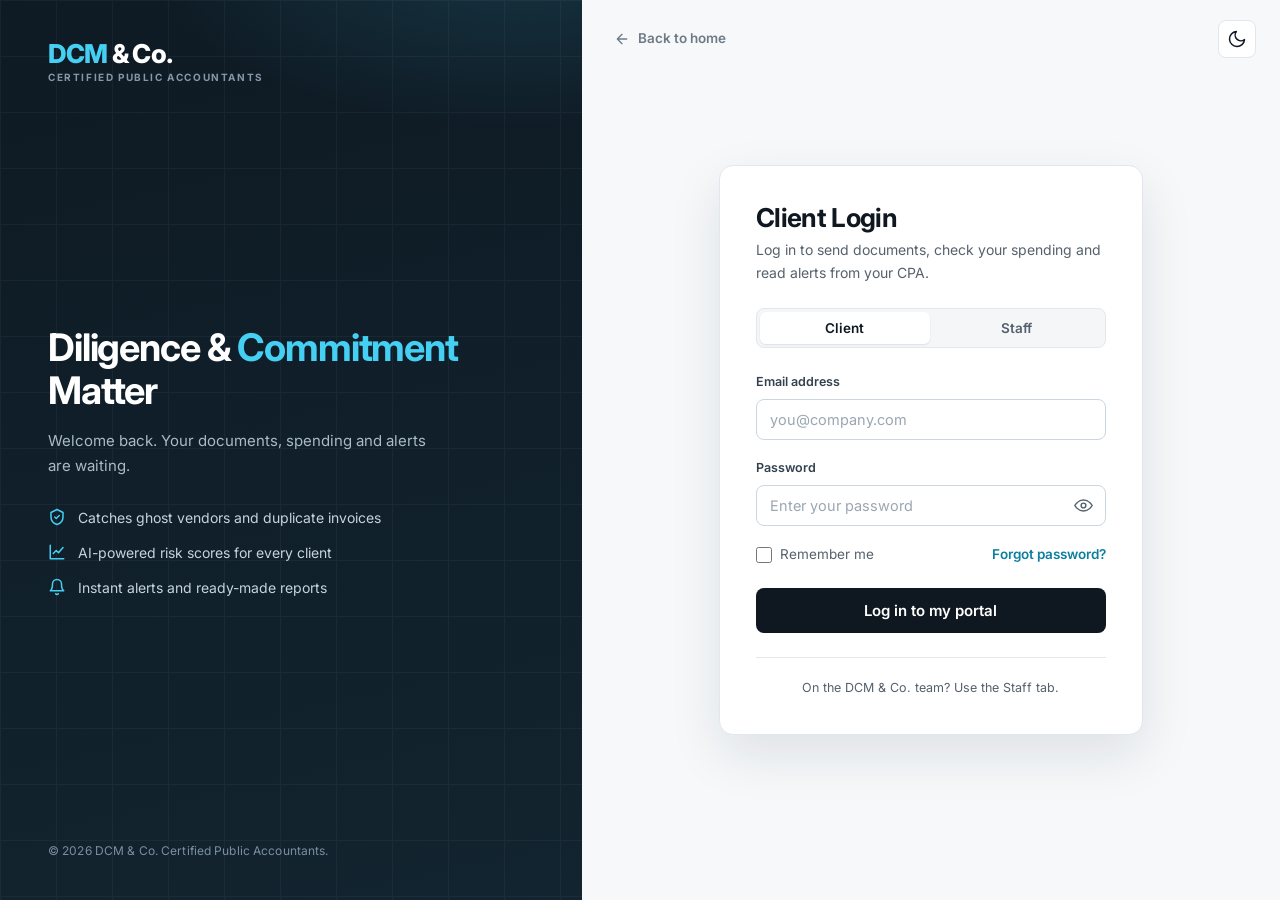
==== commit 4668220b: "Add files via upload" ====
--- a/clientside.html
+++ b/clientside.html
@@ -146,7 +146,7 @@
           </div>
           <div class="table-wrap">
             <table>
-              <thead><tr><th>Vendor Name</th><th>Invoice Date</th><th>Category</th><th>Amount</th><th>Status</th></tr></thead>
+              <thead><tr><th>Vendor Name</th><th>Invoice Date</th><th>Category</th><th class="amount">Amount</th><th>Status</th></tr></thead>
               <tbody id="txRecent"></tbody>
             </table>
           </div>
@@ -324,7 +324,7 @@
           </div>
           <div class="table-wrap">
             <table>
-              <thead><tr><th>Vendor Name</th><th>Invoice Date</th><th>Category</th><th>Amount</th><th>Status</th></tr></thead>
+              <thead><tr><th>Vendor Name</th><th>Invoice Date</th><th>Category</th><th class="amount">Amount</th><th>Status</th></tr></thead>
               <tbody id="txFull"></tbody>
             </table>
           </div>
--- a/clientside.css
+++ b/clientside.css
@@ -512,119 +512,257 @@
 }
 
 /* =====================================================================
-   DCM & Co. — Minimal design layer
-   Loaded AFTER each page's own stylesheet. Same content, same cyan/ink
-   colors; flatter surfaces, hairline borders, no shadows or gradients.
+   DCM & Co. — Professional interface layer
+   Applied last so the portal matches the marketing site and login screen:
+   white card surfaces, hairline borders, a single accent colour, muted
+   icons, tabular numbers for money.
    ===================================================================== */
-:root{ --radius:10px; --shadow-sm:none; --shadow-md:none; --shadow-lg:none; }
-
-/* ---- Buttons: flat, no lift ---- */
-.btn,.btn-submit{ border-radius:8px; box-shadow:none !important; transform:none !important; font-weight:600; }
-.btn-lg{ border-radius:8px; }
-.btn-primary:hover,.btn-accent:hover,.btn-submit:hover,.btn:hover{ transform:none !important; box-shadow:none !important; }
-.btn-ghost{ background:transparent; }
-
-/* ---- Inputs ---- */
-.input,.select,.search,.input-wrap input,textarea.input{ border-radius:8px; }
-.input:focus,.select:focus,.input-wrap input:focus,.search:focus-within{ box-shadow:none !important; border-color:var(--cyan-600); outline:0; }
-.input-wrap.invalid input{ box-shadow:none; }
-
-/* ---- Cards & surfaces: hairline only ---- */
-.card,.stat,.pv-card,.step{ box-shadow:none !important; border-radius:10px; }
-.card:hover{ transform:none; box-shadow:none; border-color:var(--line); }
-
-/* ---- Pills / chips become quiet text ---- */
-.eyebrow,.chip,.pv-head em{ background:transparent !important; border:0 !important; padding-left:0; padding-right:0; color:var(--cyan-700); }
-.eyebrow .dot,.chip i{ box-shadow:none; width:6px; height:6px; }
-
-/* ---- Sidebar menu: solid, flat ---- */
-.sidebar,.pv-side{ background:var(--ink) !important; }
-.nav-menu a.active,.pv-item.on{ background:rgba(255,255,255,.06); box-shadow:none; }
-.nav-menu a,.pv-item{ border-radius:8px; }
-
-/* ---- Top bars: no blur ---- */
-.nav,.topbar{ backdrop-filter:none; -webkit-backdrop-filter:none; }
-.avatar,.pv-user i{ background:var(--cyan); color:var(--ink); }
-
-/* =============== Landing page =============== */
-.hero{ background:transparent; padding-top:104px; }
-.hero::before{ display:none; }
-.hero h1{ font-weight:700; letter-spacing:-.04em; }
-.hero h1 .grad{ background:none; -webkit-background-clip:initial; background-clip:initial; color:var(--cyan-700); }
-.hero p.lead{ font-size:18px; }
-.preview{ box-shadow:none; border-radius:12px 12px 0 0; }
-.preview-bar i{ display:none; }
-.preview-bar{ background:transparent; }
-
-section{ padding:112px 0; }
-.sec-head{ margin-bottom:64px; }
-.sec-head h2{ font-weight:700; }
-.kicker{ letter-spacing:.12em; }
-
-/* feature cards → open columns separated by a single hairline */
-.grid{ gap:0 48px; }
-#features .card{ background:transparent; border:0; border-top:1px solid var(--line); border-radius:0; padding:28px 0 36px; }
-.icon{ width:auto; height:auto; background:transparent; border:0; border-radius:0; margin-bottom:14px; display:block; }
-.icon svg{ width:22px; height:22px; }
-.how{ background:transparent; border-top:1px solid var(--line); }
-.step{ background:transparent; border:0; border-top:1px solid var(--line); border-radius:0; padding:24px 0 0; }
-.steps{ gap:0 48px; }
-
-footer{ background:transparent; color:var(--muted); border-top:1px solid var(--line); }
-.foot-top{ border-bottom-color:var(--line); }
-.foot-brand .brand-name{ color:var(--ink); }
-.foot-brand .brand-name .c{ color:var(--cyan-600); }
-.foot-brand .brand-sub{ color:var(--muted); }
-.foot-brand p b{ color:var(--cyan-700); }
-.foot-links h5{ color:var(--ink); }
-.foot-links a:hover{ color:var(--cyan-700); }
-
-/* =============== Login =============== */
-.auth-side{ background:var(--ink) !important; }
-.auth-side::before{ display:none; }
-.auth-card{ background:transparent; border:0; box-shadow:none; padding:0; border-radius:0; }
-.role-switch{ border-radius:8px; }
-.role-switch button.active{ box-shadow:none; border-radius:6px; }
-
-/* =============== Dashboards =============== */
-.content{ padding-top:40px; }
-.page-head{ margin-bottom:32px; }
-.page-head h1{ font-weight:700; }
-.card-head{ margin-bottom:16px; }
-.chart .b{ background:var(--cyan) !important; border-radius:6px 6px 0 0; }
-.chart .col.cur .b{ background:var(--ink) !important; }
-tr.flag-row td:first-child{ box-shadow:none; }
-.badge,.tag,.pill,.status-pill{ box-shadow:none; }
-
-@media (max-width:980px){ .grid,.steps{ gap:0 32px; } section{ padding:80px 0; } }
-@media (max-width:640px){ section{ padding:60px 0; } .hero{ padding-top:56px; } .grid,.steps{ gap:0; } }
-
-/* ---- Dashboards: open surfaces, hairline dividers ---- */
-body.app-body,.main{ background:var(--white,#fff); }
-html[data-theme="dark"] body.app-body,html[data-theme="dark"] .main{ background:var(--bg); }
-.topbar{ background:transparent; border-bottom:1px solid var(--line); }
-.search,.icon-btn.theme-toggle,.theme-toggle{ background:transparent; box-shadow:none; }
-.content .card,.content .stat{ background:transparent; border:0; border-top:1px solid var(--line); border-radius:0; padding:24px 0 8px; }
-.grid-top,.stats{ gap:0 48px; }
-.legend-row,.doc-item,.req-item,.list-item{ border:0; border-bottom:1px solid var(--line); border-radius:0; background:transparent; padding-left:0; padding-right:0; }
-.legend-row:last-child{ border-bottom:0; }
-.msg.them{ background:transparent; }
-
-/* ---- Dark mode: keep it just as flat ---- */
-html[data-theme="dark"] .hero{ background:transparent; }
-html[data-theme="dark"] .content .card,
-html[data-theme="dark"] .content .stat,
-html[data-theme="dark"] #features .card,
-html[data-theme="dark"] .step{ background:transparent; box-shadow:none; }
-html[data-theme="dark"] .avatar,
-html[data-theme="dark"] .pv-user i{ background:var(--cyan); color:var(--ink); }
-html[data-theme="dark"] footer{ background:transparent; color:var(--muted); }
-html[data-theme="dark"] .foot-brand .brand-name{ color:var(--d-text,#E7EEF4); }
-html[data-theme="dark"] .foot-links h5{ color:var(--d-text,#E7EEF4); }
-html[data-theme="dark"] .foot-brand .brand-name .c{ color:var(--cyan); }
-html[data-theme="dark"] .legend-row,
-html[data-theme="dark"] .doc-item{ background:transparent; border-color:var(--line); }
-
+:root{
+  --radius:12px;
+  --radius-sm:9px;
+  --line:#E1E7ED;
+  --line-strong:#CBD6E0;
+  --bg:#F6F8FA;
+  --muted:#55616D;
+  --shadow-sm:0 1px 2px rgba(16,26,36,.05);
+  --shadow-md:0 8px 24px rgba(16,26,36,.08);
+}
+
+/* ---------- Sidebar ---------- */
+.sidebar{
+  background:#0D1922;
+  padding:24px 14px 18px;
+  border-right:1px solid rgba(255,255,255,.06);
+}
+.brand{ padding:0 10px; margin-bottom:30px; }
+.brand-name{ letter-spacing:-.03em; }
+.brand-sub{ color:#7C8FA0; letter-spacing:.14em; }
+.nav-label{ font-size:10px; letter-spacing:.16em; color:#67798A; padding:0 12px; margin-bottom:8px; }
+.nav-menu a{
+  gap:11px; padding:10px 12px; margin-bottom:2px; border-radius:8px;
+  font-size:14px; font-weight:500; color:#9FB0BE;
+  transition:background .15s, color .15s;
+}
+.nav-menu a .ico{ width:18px; height:18px; opacity:.85; }
+.nav-menu a:hover{ background:rgba(255,255,255,.05); color:#fff; }
+.nav-menu a.active{
+  background:rgba(69,208,243,.12); color:#7BDCF6; font-weight:600;
+  box-shadow:inset 2px 0 0 var(--cyan);
+}
+.nav-menu a.active .ico{ color:var(--cyan); opacity:1; }
+.nav-bottom{ border-top:1px solid rgba(255,255,255,.08); padding-top:12px; margin-top:8px; }
+
+/* ---------- Top bar ---------- */
+.main{ background:var(--bg); }
+.topbar{ background:#fff; border-bottom:1px solid var(--line); padding:12px 32px; }
+.search{
+  height:40px; border-radius:8px; background:#F5F7F9; border-color:#E7ECF1;
+  transition:background .15s, border-color .15s, box-shadow .15s;
+}
+.search:hover{ border-color:var(--line-strong); }
+.search:focus-within{ background:#fff; border-color:var(--cyan-600); box-shadow:0 0 0 3px rgba(31,169,206,.16); }
+.search input{ font-size:14px; }
+.user-text strong{ font-size:13.5px; font-weight:600; }
+.user-text span{ font-size:11.5px; letter-spacing:.02em; }
+.avatar{ width:38px; height:38px; font-size:13px; font-weight:600; background:var(--ink-2); color:#fff; }
+.theme-toggle{ width:38px; height:38px; border-radius:8px; background:#fff; border-color:var(--line); }
+.theme-toggle:hover{ background:#F5F7F9; border-color:var(--line-strong); color:var(--ink); }
+.menu-btn{ width:40px; height:40px; border-radius:8px; }
+
+/* ---------- Page header ---------- */
+.content{ padding:28px 32px 56px; }
+.page-head{ align-items:center; margin-bottom:24px; }
+.page-head h1{ font-size:25px; font-weight:700; letter-spacing:-.022em; }
+.page-head p{ font-size:14px; line-height:1.55; margin-top:3px; max-width:70ch; }
+.chip{
+  background:#fff; border:1px solid var(--line); color:var(--muted);
+  font-size:12px; font-weight:500; padding:5px 11px; gap:7px;
+}
+.chip i{ width:6px; height:6px; background:var(--cyan-600); box-shadow:none; }
+
+/* ---------- Cards ---------- */
+.card, .stat{
+  background:#fff; border:1px solid var(--line); border-radius:var(--radius);
+  box-shadow:var(--shadow-sm); padding:22px 24px;
+}
+.card-head{ margin-bottom:16px; gap:16px; }
+.card-head h3{ font-size:15px; font-weight:600; letter-spacing:-.005em; gap:8px; }
+.card-head h3 .ico{ width:17px; height:17px; color:#8A98A6; stroke-width:1.7; }
+.link{ font-size:13px; font-weight:600; }
+
+/* ---------- Spending ---------- */
+.legend-row{
+  padding:11px 12px; border-color:#EDF1F5; border-radius:8px; font-size:13.5px;
+  transition:background .15s, border-color .15s;
+}
+.legend-row:hover{ background:#FAFBFC; border-color:var(--line); }
+.legend-row .amt{ font-weight:600; font-variant-numeric:tabular-nums; }
+.legend-row .pct{ font-size:12px; }
+.donut-text strong{ font-size:25px; font-weight:700; font-variant-numeric:tabular-nums; }
+.donut-text span{ font-size:11.5px; letter-spacing:.02em; }
+
+/* ---------- Document list ---------- */
+.doc-item{
+  padding:11px 12px; border:1px solid #EDF1F5; border-radius:8px; background:#FAFBFC;
+  font-size:13.5px;
+}
+
+/* ---------- Badges ---------- */
+.badge{
+  padding:3px 9px; border-radius:6px; font-size:11.5px; font-weight:600; letter-spacing:.01em;
+}
+
+/* ---------- Buttons ---------- */
+.btn{
+  border-radius:var(--radius-sm); background:var(--ink); color:#fff;
+  font-weight:600; font-size:14px; padding:10px 18px;
+  transition:background .15s, border-color .15s, color .15s, box-shadow .15s;
+}
+.btn:hover{ background:var(--ink-2); transform:none; box-shadow:none; }
+.btn.sm{ padding:7px 13px; font-size:12.5px; border-radius:7px; }
+.btn.ghost{ background:#fff; border-color:var(--line-strong); color:var(--ink); }
+.btn.ghost:hover{ background:#F7F9FB; border-color:var(--line-strong); color:var(--ink); }
+.btn.dark{ background:var(--ink); color:#fff; }
+.btn.dark:hover{ background:var(--ink-2); box-shadow:none; }
+.btn:focus-visible{ outline:3px solid rgba(31,169,206,.35); outline-offset:1px; }
+.btn-row{ margin-top:22px; gap:10px; }
+
+/* ---------- Tables ---------- */
+.table-wrap{ margin:0 -24px; padding:0 24px; }
+th{
+  padding:0 12px 10px 0; font-size:10.5px; font-weight:600; letter-spacing:.09em;
+  color:#6B7885;
+}
+td{ padding:13px 12px 13px 0; font-size:13.5px; border-bottom:1px solid #EDF1F5; }
+tbody tr:hover{ background:#FAFBFC; }
+tr.flag-row td:first-child{ box-shadow:inset 2px 0 0 var(--danger); padding-left:12px; }
+.vendor-name{ font-weight:600; font-size:13.5px; }
+.vendor-category{ font-size:12px; color:#6B7885; margin-top:1px; }
+td.amount{ font-weight:600; font-variant-numeric:tabular-nums; text-align:right; }
+th.amount{ text-align:right; }
+
+/* ---------- Alerts ---------- */
+.alert{
+  border-radius:10px; background:#FEF3F3; border:1px solid #F5D4D5;
+  border-left:3px solid var(--danger); padding:14px 16px; margin-top:20px;
+}
+.alert .ico{ width:18px; height:18px; }
+.alert p{ font-size:13.5px; line-height:1.6; }
+
+/* ---------- Stats ---------- */
+.stat small{ font-size:10.5px; letter-spacing:.09em; color:#6B7885; }
+.stat strong{ font-size:26px; font-weight:700; letter-spacing:-.025em; margin-top:6px; font-variant-numeric:tabular-nums; }
+.stat span{ font-size:12.5px; }
+
+/* ---------- Forms ---------- */
+.field label{ font-size:12.5px; font-weight:600; color:#33414E; }
+.input, .select{
+  border-radius:8px; border-color:var(--line-strong); font-size:14px; padding:10px 12px;
+}
+.input:hover, .select:hover{ border-color:#B6C4D0; }
+.input:focus, .select:focus{ border-color:var(--cyan-600); box-shadow:0 0 0 3px rgba(31,169,206,.16); }
+.input[readonly]{ background:#F5F7F9; }
+.seg{ border-radius:8px; padding:3px; }
+.seg-btn{ border-radius:6px; padding:6px 14px; font-size:13px; }
+.seg-btn[aria-selected="true"]{ box-shadow:0 1px 2px rgba(16,26,36,.08); }
+.dropzone{
+  border:1.5px dashed var(--line-strong); border-radius:10px; background:#FAFBFC; padding:32px 20px;
+}
+.dropzone:hover, .dropzone:focus-visible, .dropzone.drag{ border-color:var(--cyan-600); background:var(--cyan-50); }
+.dropzone strong{ font-size:15px; font-weight:600; }
+.dropzone span{ font-size:13px; }
+.file{ border-color:var(--line); border-radius:8px; padding:10px 12px; }
+.field-error.block{ border-radius:8px; }
+
+/* ---------- Category bars & chart ---------- */
+.bar{ height:8px; background:#EEF2F5; }
+.bar i{ border-radius:999px; }
+.bar-top{ font-size:13.5px; }
+.bar-top b{ font-variant-numeric:tabular-nums; }
+.chart .b{ background:var(--cyan-600); border-radius:4px 4px 0 0; }
+.chart .col:hover .b{ filter:brightness(1.06); }
+.chart .col.cur .b{ background:var(--ink); }
+.chart .v{ font-size:11.5px; font-weight:600; font-variant-numeric:tabular-nums; }
+.chart .m{ font-size:11px; font-weight:600; letter-spacing:.06em; text-transform:uppercase; }
+
+/* ---------- Flagged ---------- */
+.flag-card{ border-left:3px solid var(--danger); }
+.flag-top h3{ font-size:17px; font-weight:600; }
+.flag-meta{ gap:28px; font-size:12px; letter-spacing:.02em; }
+.flag-meta b{ font-size:14px; font-weight:600; font-variant-numeric:tabular-nums; }
+
+/* ---------- Reports ---------- */
+.report-name .tile{ width:36px; height:36px; border-radius:8px; }
+.report-name strong{ font-size:13.5px; font-weight:600; }
+
+/* ---------- Messages ---------- */
+.chat-body{ background:#FAFBFC; }
+.msg{ border-radius:10px; font-size:13.5px; padding:11px 14px; }
+.msg.them{ background:#fff; border-color:var(--line); }
+.msg.me{ background:var(--ink); color:#fff; }
+.chat-form{ padding:12px 16px; }
+.chat-head{ padding:14px 20px; }
+.chat-head strong{ font-size:14px; }
+
+/* ---------- Settings ---------- */
+.settings-card{ max-width:660px; }
+.pref{ padding:15px 0; }
+.pref strong{ font-size:14px; font-weight:600; }
+.pref span{ font-size:13px; }
+.slider{ background:#D5DDE4; }
+.switch input:checked + .slider{ background:var(--cyan-600); }
+
+/* ---------- Toast ---------- */
+.toast{ border-radius:10px; font-size:13.5px; }
+
+/* ---------- Dark mode ---------- */
+html[data-theme="dark"] .main{ background:#0B1218; }
+html[data-theme="dark"] .sidebar{ background:#0B141C; border-right-color:rgba(255,255,255,.05); }
+html[data-theme="dark"] .topbar{ background:#0F1A23; }
+html[data-theme="dark"] .card,
+html[data-theme="dark"] .stat{ background:#121C25; border-color:#25323E; box-shadow:none; }
+html[data-theme="dark"] .search{ background:#0B141C; border-color:#25323E; }
+html[data-theme="dark"] .search:focus-within{ background:#0F1A23; }
+html[data-theme="dark"] .theme-toggle{ background:#121C25; border-color:#25323E; }
+html[data-theme="dark"] .theme-toggle:hover{ background:#18242F; color:#E7EEF4; }
+html[data-theme="dark"] .chip{ background:#121C25; border-color:#25323E; }
+html[data-theme="dark"] .doc-item{ background:#0F1A23; border-color:#25323E; }
+html[data-theme="dark"] .legend-row{ border-color:#25323E; }
+html[data-theme="dark"] .legend-row:hover{ background:#16212B; }
+html[data-theme="dark"] .avatar{ background:#1F2D3A; border-color:#33465A; }
+html[data-theme="dark"] .btn{ background:var(--cyan); color:#0B1218; }
+html[data-theme="dark"] .btn:hover{ background:#63D9F8; }
+html[data-theme="dark"] .btn.ghost{ background:#121C25; border-color:#2C3B48; color:#E7EEF4; }
+html[data-theme="dark"] .btn.ghost:hover{ background:#18242F; }
+html[data-theme="dark"] .table-wrap th{ color:#8798A6; }
+html[data-theme="dark"] td{ border-color:#1E2B37; }
+html[data-theme="dark"] tbody tr:hover{ background:#16212B; }
+html[data-theme="dark"] .chat-body{ background:#0F1A23; }
+html[data-theme="dark"] .msg.me{ background:#1F2D3A; color:#E7EEF4; }
+html[data-theme="dark"] .bar{ background:#1E2B37; }
+html[data-theme="dark"] .chart .col.cur .b{ background:#B5C3CF; }
+html[data-theme="dark"] .dropzone{ background:#0F1A23; border-color:#2F4252; }
+html[data-theme="dark"] .dropzone:hover{ background:rgba(69,208,243,.08); }
+html[data-theme="dark"] .input[readonly]{ background:#0F1A23; }
+html[data-theme="dark"] .field label{ color:#B5C3CF; }
+html[data-theme="dark"] .alert{ background:rgba(229,72,77,.09); border-color:rgba(229,72,77,.30); border-left-color:var(--danger); }
+html[data-theme="dark"] .seg-btn[aria-selected="true"]{ box-shadow:none; }
+html[data-theme="dark"] .slider{ background:#3A4B5A; }
+
+/* ---------- Responsive ---------- */
+@media (max-width:900px){
+  .topbar{ padding:12px 20px; }
+  .content{ padding:24px 20px 44px; }
+  .card, .stat{ padding:20px; }
+  .table-wrap{ margin:0 -20px; padding:0 20px; }
+}
+@media (max-width:600px){
+  .content{ padding:20px 16px 40px; }
+  .topbar{ padding:12px 16px; }
+  .page-head h1{ font-size:22px; }
+  .card-head h3{ font-size:14.5px; }
+  .chart{ gap:10px; }
+}
 /* =====================================================================
    Clear, friendly forms: inline errors, calmer spacing
    ===================================================================== */
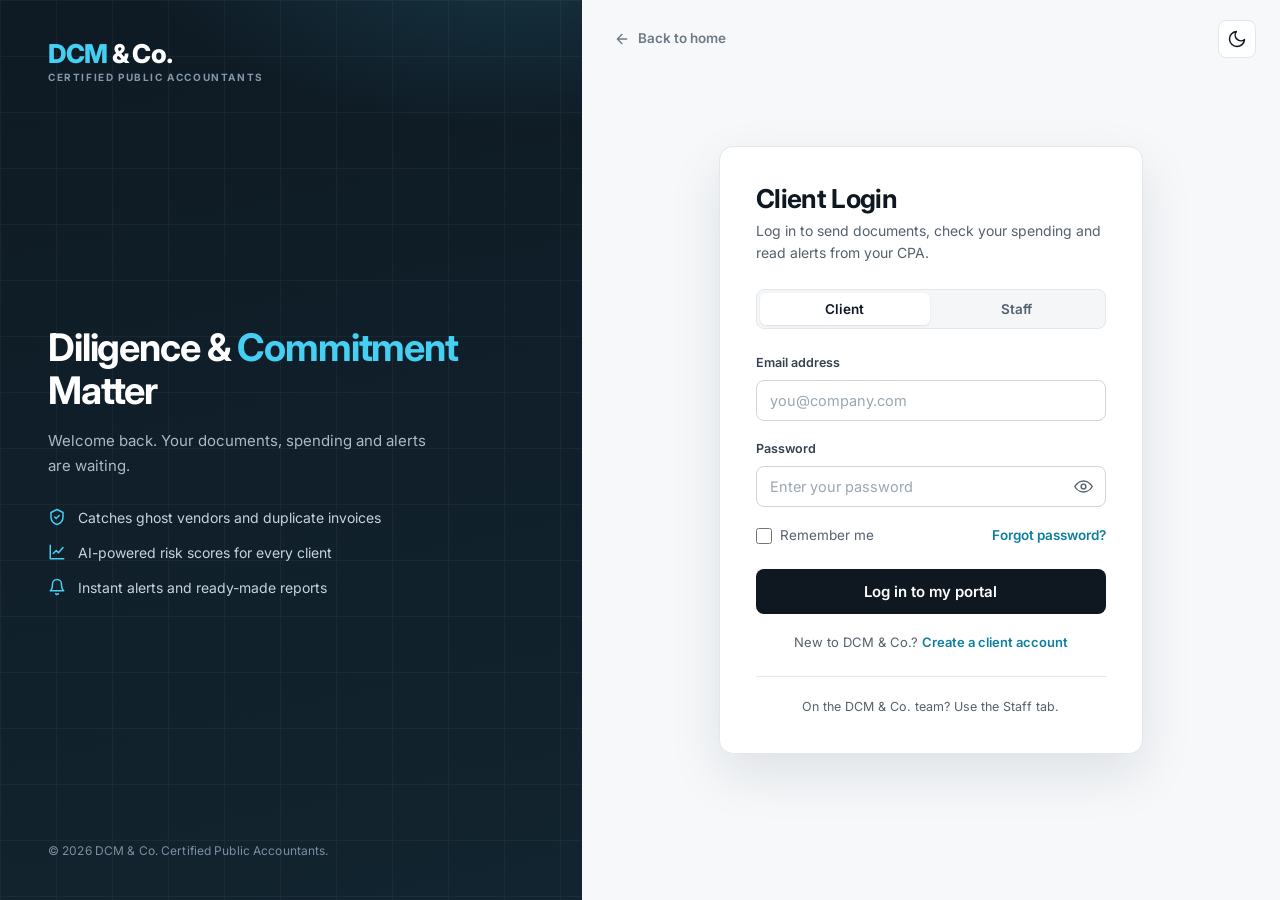
==== commit de3e12ba: "Add files via upload" ====
--- a/clientside.html
+++ b/clientside.html
@@ -283,19 +283,30 @@
           </div>
 
           <div id="panelScan" role="tabpanel" aria-labelledby="tabScan" hidden>
+            <div class="scan-kind">
+              <span class="muted small">Scanning</span>
+              <div class="seg" role="group" aria-label="What are you scanning?">
+                <button type="button" class="seg-btn" id="scanKindReceipt" aria-pressed="true">Receipt</button>
+                <button type="button" class="seg-btn" id="scanKindStatement" aria-pressed="false">Financial statement</button>
+              </div>
+            </div>
             <div class="scan-start">
               <button type="button" class="btn inline" data-scan-open><svg class="ico"><use href="#i-camera"/></svg>Open camera</button>
-              <p class="muted small">Fit the receipt in the frame and take the photo. We read it and add it to your tracker for you.</p>
+              <p class="muted small" id="scanKindHelp">Fit the receipt in the frame and take the photo. We read it and add it to your tracker for you.</p>
             </div>
             <div class="dropzone" id="receiptZone" tabindex="0" role="button" aria-label="Choose a receipt photo to read">
               <svg class="ico"><use href="#i-scan"/></svg>
-              <strong>Or drop a receipt photo, or click to browse</strong>
-              <span>JPG or PNG. We read the vendor, date and total, then add it to your tracker.</span>
+              <strong id="scanDropTitle">Or drop a receipt photo, or click to browse</strong>
+              <span id="scanDropSub">JPG or PNG. We read the vendor, date and total, then add it to your tracker.</span>
               <input type="file" id="receiptInput" accept="image/*" hidden>
             </div>
             <div class="field-error block" id="receiptErr" role="alert" hidden></div>
             <div class="ocr-status" id="ocrStatus" role="status" aria-live="polite" hidden></div>
             <div class="ocr-result" id="ocrResult" hidden></div>
+            <div class="stmt-register" id="stmtRegister" hidden>
+              <div class="stmt-register-head"><h4>Statements you have checked</h4><span class="muted small" id="stmtCount"></span></div>
+              <div id="stmtRows"></div>
+            </div>
             <p class="muted small" style="margin-top:14px">The photo is read in your browser and never uploaded.</p>
           </div>
         </section>
@@ -449,13 +460,13 @@
 </div>
 
 <!-- Receipt camera -->
-<div class="scanner" id="scanner" role="dialog" aria-modal="true" aria-label="Scan a receipt" hidden>
+<div class="scanner" id="scanner" role="dialog" aria-modal="true" aria-label="Scan a document" hidden>
   <video class="scan-video" id="scanVideo" playsinline muted autoplay hidden></video>
   <div class="scan-bg" aria-hidden="true"></div>
 
   <div class="scan-top">
     <button type="button" class="scan-circle" id="scanClose" aria-label="Close camera"><svg class="ico"><use href="#i-x"/></svg></button>
-    <div class="scan-hint">Snap the receipt</div>
+    <div class="scan-hint" id="scanHint">Snap the receipt</div>
     <button type="button" class="scan-circle" id="scanFlash" aria-label="Toggle flash" aria-pressed="false"><svg class="ico"><use href="#i-bolt"/></svg></button>
   </div>
 
@@ -477,8 +488,8 @@
     <div class="sheet-row">
       <div class="scan-thumb" id="scanThumb"><svg class="ico"><use href="#i-scan"/></svg></div>
       <div>
-        <h3>Photo taken</h3>
-        <p>We'll read the vendor, date and total, then add it to your tracker.</p>
+        <h3 id="scanSheetTitle">Photo taken</h3>
+        <p id="scanSheetText">We'll read the vendor, date and total, then add it to your tracker.</p>
       </div>
     </div>
     <div class="btn-row">
@@ -822,6 +833,30 @@
   var OCR_SRC = 'https://cdn.jsdelivr.net/npm/tesseract.js@5/dist/tesseract.min.js';
   var ocrLoader = null, ocrBusy = false;
   var receiptZone = $('#receiptZone'), receiptInput = $('#receiptInput');
+  var scanKind = 'receipt';
+
+  function setScanKind(kind) {
+    scanKind = kind === 'statement' ? 'statement' : 'receipt';
+    var st = scanKind === 'statement';
+    $('#scanKindReceipt').setAttribute('aria-pressed', String(!st));
+    $('#scanKindStatement').setAttribute('aria-pressed', String(st));
+    $('#scanKindHelp').textContent = st
+      ? 'Fit the statement in the frame and take the photo. We read the totals and check for anomalies.'
+      : 'Fit the receipt in the frame and take the photo. We read it and add it to your tracker for you.';
+    $('#scanDropTitle').textContent = st ? 'Or drop a statement photo, or click to browse' : 'Or drop a receipt photo, or click to browse';
+    $('#scanDropSub').textContent = st ? 'JPG or PNG. We read the totals and dates, then check the statement for anomalies.' : 'JPG or PNG. We read the vendor, date and total, then add it to your tracker.';
+    receiptZone.setAttribute('aria-label', st ? 'Choose a financial statement photo to check' : 'Choose a receipt photo to read');
+    $('#scanHint').textContent = st ? 'Snap the statement' : 'Snap the receipt';
+    $('#scanSheetTitle').textContent = st ? 'Statement photo taken' : 'Photo taken';
+    $('#scanSheetText').textContent = st ? 'We will read the totals and check the statement for anomalies.' : "We'll read the vendor, date and total, then add it to your tracker.";
+    $('#scanUse').textContent = st ? 'Check this statement' : 'Read this receipt';
+    $('#receiptErr').hidden = true;
+    $('#ocrResult').hidden = true;
+    setStatus('');
+  }
+  $('#scanKindReceipt').addEventListener('click', function () { setScanKind('receipt'); });
+  $('#scanKindStatement').addEventListener('click', function () { setScanKind('statement'); });
+  setScanKind('receipt');
 
   function loadOCR() {
     if (window.Tesseract) return Promise.resolve();
@@ -856,40 +891,43 @@
     if (!file || ocrBusy) return;
     receiptErr('');
     if (!/^image\//.test(file.type) && !/\.(jpe?g|png|webp|bmp)$/i.test(file.name)) {
-      receiptErr('That file isn\u2019t a photo. Use a JPG or PNG image of the receipt.');
+      receiptErr('That file isn\u2019t a photo. Use a JPG or PNG image of the document.');
       return;
     }
     if (file.size > MAX_SIZE) { receiptErr('That photo is over the 10 MB limit. Try a smaller one.'); return; }
     var reader = new FileReader();
-    reader.onload = function () { runOCR(String(reader.result)); };
+    reader.onload = function () { runOCR(String(reader.result), scanKind); };
     reader.onerror = function () { receiptErr('We couldn\u2019t open that file. Try another photo.'); };
     reader.readAsDataURL(file);
   }
 
-  function runOCR(dataUrl) {
+  function runOCR(dataUrl, kind) {
+    var statement = kind === 'statement';
+    var what = statement ? 'statement' : 'receipt';
     ocrBusy = true;
     $('#ocrResult').hidden = true;
-    setStatus('Loading the receipt reader\u2026');
+    setStatus('Loading the ' + what + ' reader\u2026');
     loadOCR().then(function () {
-      setStatus('Reading the receipt\u2026');
+      setStatus('Reading the ' + what + '\u2026');
       return window.Tesseract.recognize(dataUrl, 'eng', {
         logger: function (m) {
-          if (m.status === 'recognizing text') setStatus('Reading the receipt\u2026 ' + Math.round((m.progress || 0) * 100) + '%');
+          if (m.status === 'recognizing text') setStatus('Reading the ' + what + '\u2026 ' + Math.round((m.progress || 0) * 100) + '%');
         }
       });
     }).then(function (res) {
-      handleScan((res && res.data && res.data.text) || '', dataUrl);
+      handleScan((res && res.data && res.data.text) || '', dataUrl, kind);
     }).catch(function () {
       setStatus('');
       receiptErr(window.Tesseract
-        ? 'We couldn\u2019t read that photo. Try a sharper, straight-on shot, or add the transaction manually.'
-        : 'The receipt reader needs an internet connection the first time. Add the transaction manually, or try again online.');
+        ? 'We couldn\u2019t read that photo. Try a sharper, straight-on shot, or ' + (statement ? 'scan the statement again.' : 'add the transaction manually.')
+        : 'The ' + what + ' reader needs an internet connection the first time. ' + (statement ? 'Try again online.' : 'Add the transaction manually, or try again online.'));
     }).then(function () {
       ocrBusy = false;
     });
   }
 
-  function handleScan(text, dataUrl) {
+  function handleScan(text, dataUrl, kind) {
+    if (kind === 'statement') { handleStatement(text, dataUrl); return; }
     var read = parseReceipt(text);
     setStatus('');
     if (read.amount > 0) {
@@ -976,7 +1014,7 @@
   }
 
   function openScanner() {
-    if (ocrBusy) { toast('Hold on \u2014 we\u2019re still reading the last receipt.'); return; }
+    if (ocrBusy) { toast('Hold on \u2014 we\u2019re still reading the last document.'); return; }
     setTab(true);
     camOpener = document.activeElement;
     scanSheet.hidden = true; scanMsg.hidden = true;
@@ -1049,7 +1087,7 @@
     if (!shotUrl) { $('#scanShutter').focus(); return; }
     var url = shotUrl;
     closeScanner();
-    runOCR(url);
+    runOCR(url, scanKind);
   });
   document.addEventListener('keydown', function (e) { if (e.key === 'Escape' && !scanner.hidden) closeScanner(); });
 
@@ -1130,6 +1168,112 @@
 
   function parseReceipt(text) {
     return { vendor: findVendor(text), amount: findAmount(text), date: findDate(text), cat: guessCat(text) };
+  }
+
+  /* ---------- Financial statement checks ---------- */
+  function statementNumbers(text) {
+    var out = [], re = /(?:\d{1,3}(?:,\d{3})+|\d+)(?:\.\d{1,2})?/g, m;
+    while ((m = re.exec(String(text || '')))) {
+      var v = parseFloat(m[0].replace(/,/g, ''));
+      if (!isNaN(v) && v >= 1 && v <= 1e9) out.push(v);
+    }
+    return out;
+  }
+
+  function labelledAmount(text, re) {
+    var lines = String(text || '').split(/\r?\n/);
+    for (var i = 0; i < lines.length; i++) {
+      if (!re.test(lines[i])) continue;
+      var nums = lines[i].match(/(?:\d{1,3}(?:,\d{3})+|\d+)(?:\.\d{1,2})?/g) || [];
+      if (!nums.length) continue;
+      var v = parseFloat(nums[nums.length - 1].replace(/,/g, ''));
+      if (v >= 1 && v <= 1e9) return v;
+    }
+    return 0;
+  }
+
+  function parseStatement(text) {
+    return { name: findVendor(text), total: findAmount(text), date: findDate(text) };
+  }
+
+  function statementChecks(read, text) {
+    var out = [];
+    var total = read.total;
+
+    if (!total) out.push({ label: 'Total not read', detail: 'We could not find a statement total. Check that the figures are in the photo and not cut off.', sev: 'high' });
+    if (!read.date) out.push({ label: 'No date read', detail: 'The statement has no readable date, so the period cannot be verified.', sev: 'med' });
+    else if (read.date > isoToday()) out.push({ label: 'Future date', detail: 'The statement is dated after today, which is not possible for a filed statement.', sev: 'high' });
+    if (total >= 50000 && total % 10000 === 0) out.push({ label: 'Round-number total', detail: peso(total) + ' is a round figure at or above the ' + peso(50000) + ' approval limit. Verify it against the ledger.', sev: 'med' });
+    if (total >= 47500 && total < 50000) out.push({ label: 'Just under the limit', detail: peso(total) + ' sits within 5% of the ' + peso(50000) + ' approval limit.', sev: 'high' });
+
+    var assets = labelledAmount(text, /total\s*assets/i);
+    var liab = labelledAmount(text, /total\s*liabilit/i);
+    var equity = labelledAmount(text, /total\s*(equity|stockholders|shareholders)/i);
+    if (assets && liab && equity) {
+      var gap = assets - (liab + equity);
+      if (Math.abs(gap) > Math.max(100, assets * 0.01)) out.push({ label: 'Balance sheet does not balance', detail: 'Total assets are ' + peso(assets) + ', but liabilities plus equity add up to ' + peso(liab + equity) + ' (a ' + peso(Math.abs(gap)) + ' gap).', sev: 'high', variance: Math.round(Math.abs(gap) / assets * 100) });
+    }
+
+    var revenue = labelledAmount(text, /total\s*(revenue|sales)/i);
+    var expenses = labelledAmount(text, /total\s*(expenses?|costs?)/i);
+    var net = labelledAmount(text, /net\s*(income|profit)/i);
+    if (revenue && expenses && net) {
+      var diff = revenue - expenses - net;
+      if (Math.abs(diff) > Math.max(100, revenue * 0.01)) out.push({ label: 'Income statement does not reconcile', detail: 'Revenue of ' + peso(revenue) + ' less expenses of ' + peso(expenses) + ' gives ' + peso(revenue - expenses) + ', not the stated net income of ' + peso(net) + '.', sev: 'high', variance: Math.round(Math.abs(diff) / revenue * 100) });
+    }
+
+    var counts = {};
+    statementNumbers(text).forEach(function (v) { if (v >= 1000 && !(v >= 1900 && v <= 2100)) counts[v] = (counts[v] || 0) + 1; });
+    Object.keys(counts).forEach(function (k) {
+      if (counts[k] >= 3 && Number(k) !== total) out.push({ label: 'Repeated amount', detail: peso(Number(k)) + ' appears ' + counts[k] + ' times on the statement. Make sure these are separate entries.', sev: 'med' });
+    });
+
+    return out;
+  }
+
+  function handleStatement(text, dataUrl) {
+    var read = parseStatement(text);
+    var checks = statementChecks(read, text);
+    var rec = {
+      id: 'st' + Date.now() + Math.random().toString(36).slice(2, 6),
+      name: read.name || 'Scanned statement', date: read.date || '',
+      total: read.total || 0, verdict: checks.length ? 'flagged' : 'clear',
+      reasons: checks, when: nowStamp()
+    };
+    var all = store.get('dcm_statements', []);
+    if (!Array.isArray(all)) all = [];
+    all.unshift(rec);
+    store.set('dcm_statements', all);
+    renderStatementRegister();
+    setStatus('');
+    var el = $('#ocrResult');
+    el.innerHTML = '<div class="ocr-thumb"><img src="' + dataUrl + '" alt="The financial statement you scanned"></div>' +
+      '<div class="ocr-read"><strong' + (checks.length ? ' class="bad"' : '') + '><svg class="ico"><use href="#' + (checks.length ? 'i-alert' : 'i-check') + '"/></svg>' + (checks.length ? 'Statement flagged for review' : 'No anomalies found') + '</strong>' +
+      '<span>' + esc(rec.name) + (rec.date ? ' \u00b7 ' + esc(fmtISO(rec.date)) : ' \u00b7 Date not read') + '</span>' +
+      '<span class="ocr-amt">' + (rec.total ? peso(rec.total) : 'Total not read') + '</span>' +
+      (checks.length ? '<ul class="stmt-reasons">' + checks.map(function (c) { return '<li><b>' + esc(c.label) + '</b> \u2014 ' + esc(c.detail) + '</li>'; }).join('') + '</ul>' : '') +
+      '<span>Saved to your statement register.</span>' +
+      '<div class="btn-row"><button type="button" class="btn inline sm" data-scan-again>Scan another statement</button></div></div>';
+    el.hidden = false;
+    toast(checks.length
+      ? 'Statement checked: ' + checks.length + ' anomal' + (checks.length === 1 ? 'y' : 'ies') + ' found. Saved to your statement register.'
+      : 'Statement checked. No anomalies found. Saved to your statement register.', checks.length ? 'error' : '');
+  }
+
+  function renderStatementRegister() {
+    var wrap = $('#stmtRegister');
+    if (!wrap) return;
+    var rows = store.get('dcm_statements', []);
+    if (!Array.isArray(rows)) rows = [];
+    wrap.hidden = rows.length === 0;
+    $('#stmtCount').textContent = rows.length + (rows.length === 1 ? ' check' : ' checks');
+    $('#stmtRows').innerHTML = rows.map(function (r) {
+      var reasons = r.reasons || [];
+      var bad = reasons.length > 0;
+      return '<div class="stmt-row"><div><strong>' + esc(r.name || 'Scanned statement') + '</strong>' +
+        '<span class="sub">' + (r.date ? esc(fmtISO(r.date)) : 'Date not read') + ' \u00b7 ' + (r.total ? peso(r.total) : 'Total not read') + '</span></div>' +
+        '<span class="badge ' + (bad ? 'flagged' : 'verified') + '">' + (bad ? reasons.length + ' anomal' + (reasons.length === 1 ? 'y' : 'ies') : 'Clear') + '</span></div>';
+    }).join('');
   }
 
   /* ---------- Messages ---------- */
@@ -1292,7 +1436,7 @@
 
   /* ---------- Init ---------- */
   txDate.value = isoToday();
-  renderAll(); renderQueue(); renderUploads(); renderMsgs();
+  renderAll(); renderQueue(); renderUploads(); renderMsgs(); renderStatementRegister();
   loadSettings(); updateUser();
   route();
 })();
--- a/clientside.css
+++ b/clientside.css
@@ -808,6 +808,19 @@
 .ocr-read span { display:block; margin-top:3px; font-size:13.5px; color:var(--muted); }
 .ocr-read .ocr-amt { font-size:16px; font-weight:700; color:var(--ink); }
 .ocr-read .btn-row { margin-top:14px; }
+.ocr-read strong.bad .ico { color:var(--danger); }
+.scan-kind { display:flex; align-items:center; gap:10px; flex-wrap:wrap; margin-bottom:16px; }
+.seg-btn[aria-pressed="true"] { background:#fff; border-color:var(--line); color:var(--ink); }
+.stmt-register { margin-top:22px; padding-top:18px; border-top:1px solid var(--line); }
+.stmt-register-head { display:flex; align-items:center; justify-content:space-between; gap:12px; margin-bottom:4px; }
+.stmt-register h4 { margin:0; font-size:14px; }
+.stmt-row { display:flex; align-items:flex-start; justify-content:space-between; gap:12px; padding:10px 0; border-bottom:1px solid var(--line); }
+.stmt-row:last-child { border-bottom:0; padding-bottom:0; }
+.stmt-row strong { display:block; font-size:14px; }
+.stmt-row .sub { display:block; margin-top:2px; font-size:12.5px; color:var(--muted); }
+.stmt-reasons { display:block; margin:10px 0 0; padding-left:18px; font-size:13px; color:var(--muted); }
+.stmt-reasons li + li { margin-top:4px; }
+.stmt-reasons b { color:var(--ink); font-weight:600; }
 .tag-scan {
   display:inline-block; margin-left:6px; padding:2px 8px; border-radius:999px; vertical-align:1px;
   font-size:10.5px; font-weight:700; letter-spacing:.05em; text-transform:uppercase;
@@ -815,10 +828,10 @@
 }
 td .icon-btn { display:inline-grid; vertical-align:middle; margin-left:4px; }
 html[data-theme="dark"] .seg { background:var(--d-surface2); }
-html[data-theme="dark"] .seg-btn[aria-selected="true"] { background:var(--d-surface); color:var(--d-text); border-color:var(--line); }
+html[data-theme="dark"] .seg-btn[aria-selected="true"], html[data-theme="dark"] .seg-btn[aria-pressed="true"] { background:var(--d-surface); color:var(--d-text); border-color:var(--line); }
 html[data-theme="dark"] .seg-btn:hover { color:var(--d-text); }
 html[data-theme="dark"] .ocr-thumb { background:var(--d-surface2); }
-html[data-theme="dark"] .ocr-read .ocr-amt { color:var(--d-text); }
+html[data-theme="dark"] .ocr-read .ocr-amt, html[data-theme="dark"] .stmt-reasons b { color:var(--d-text); }
 @media (max-width:700px) {
   .form-grid { grid-template-columns:minmax(0,1fr); }
   .ocr-result { flex-direction:column; }
